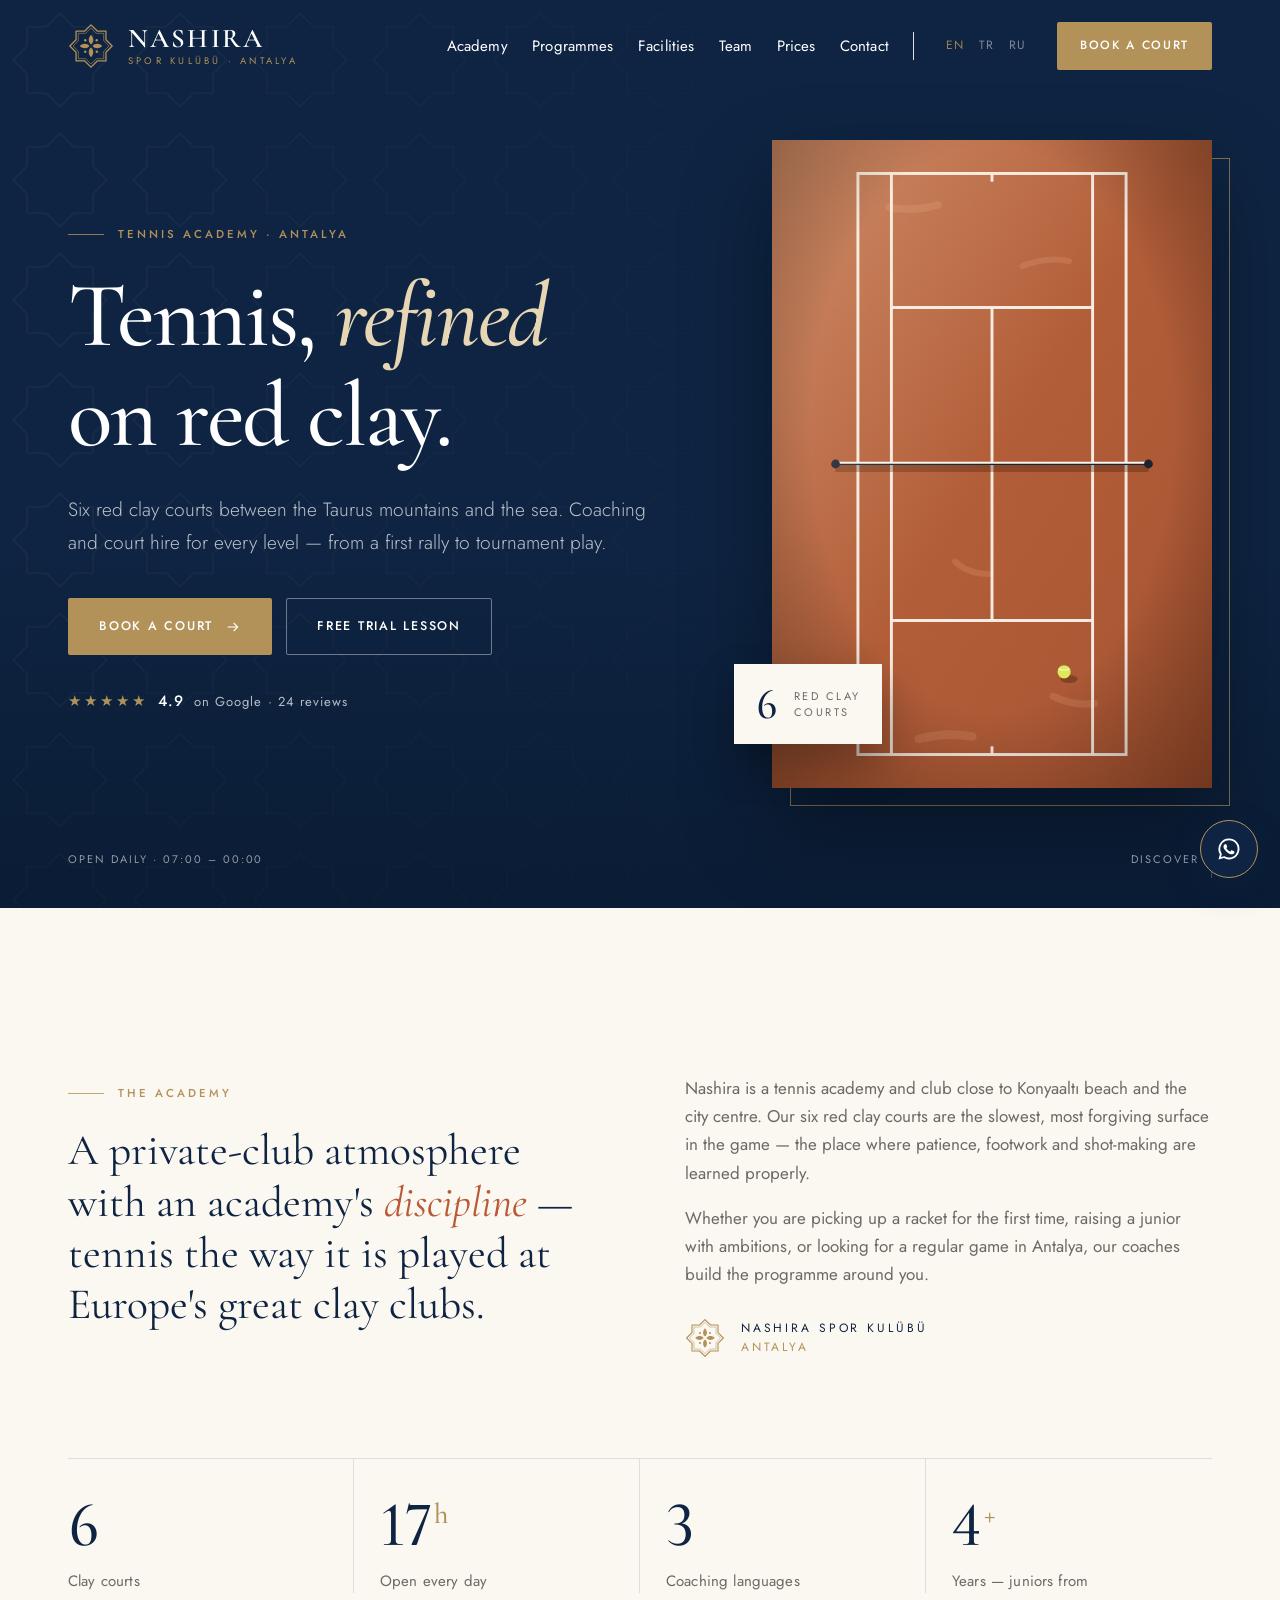
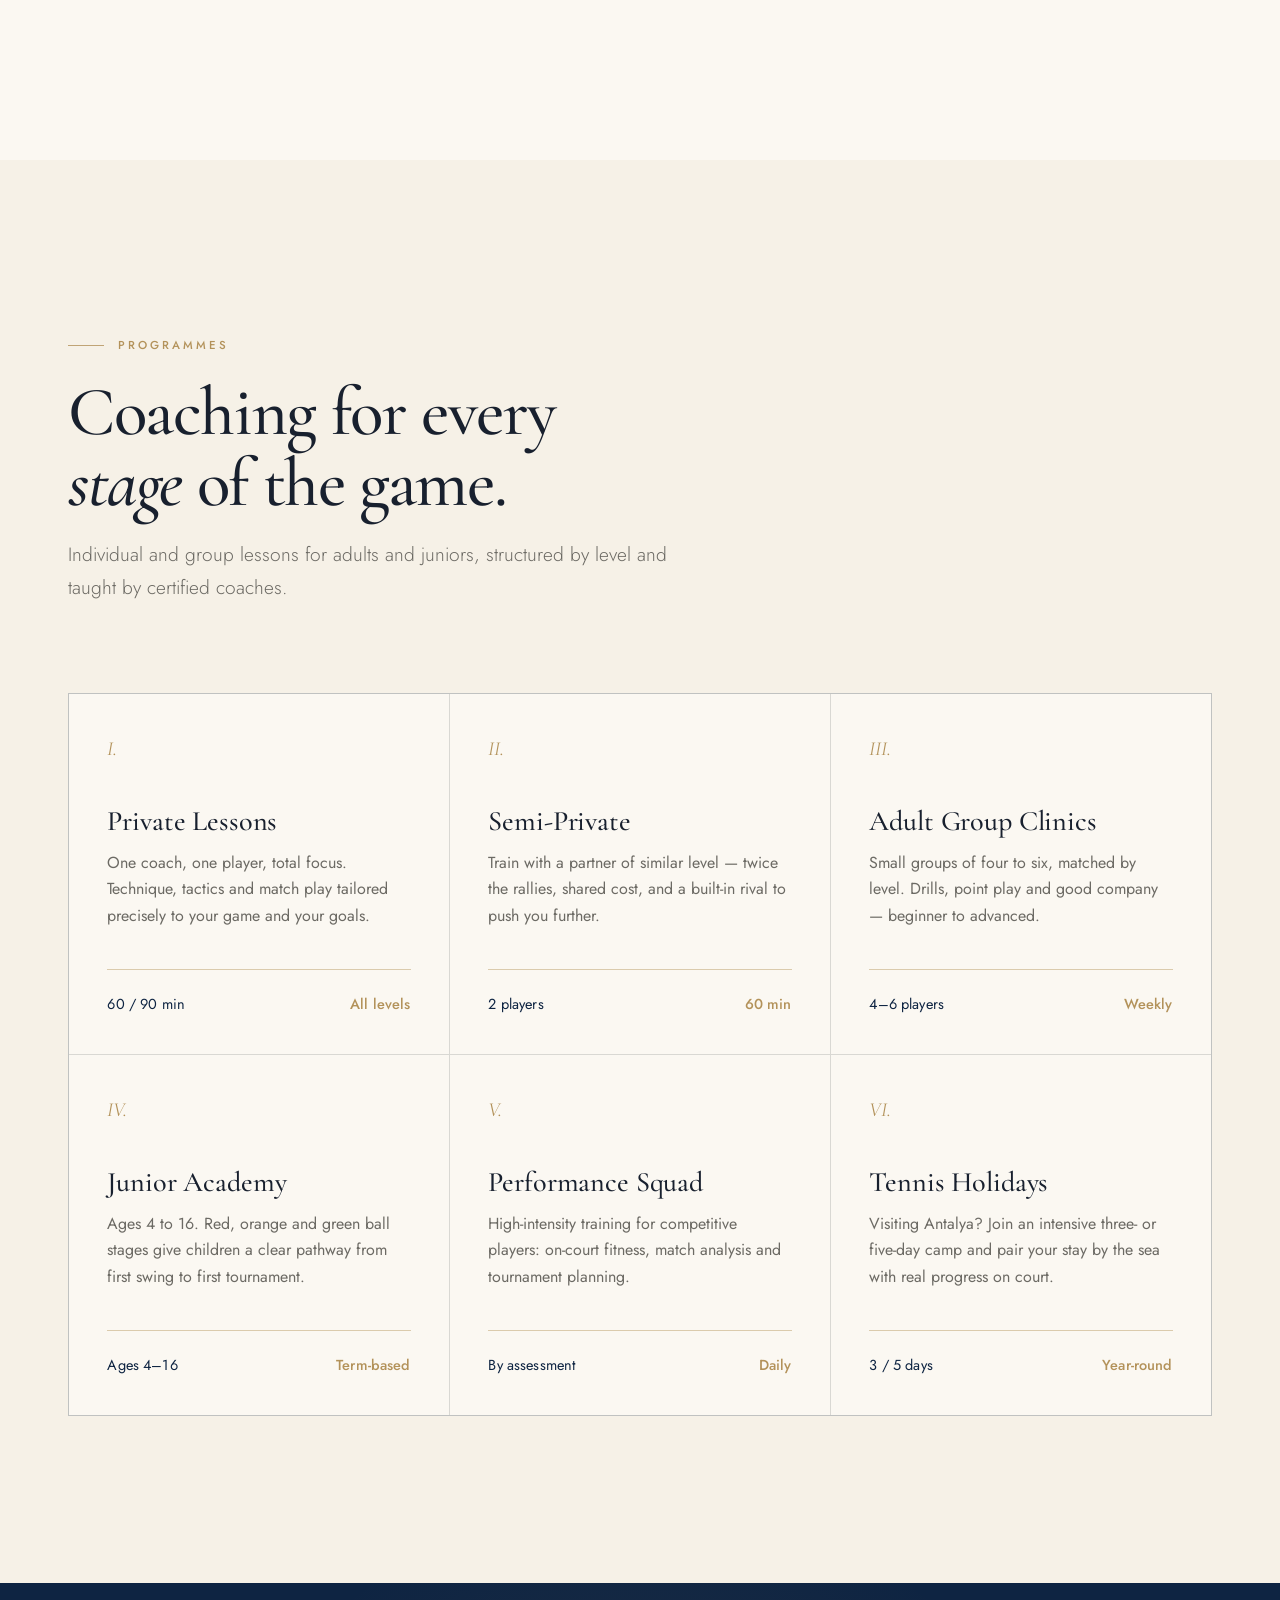
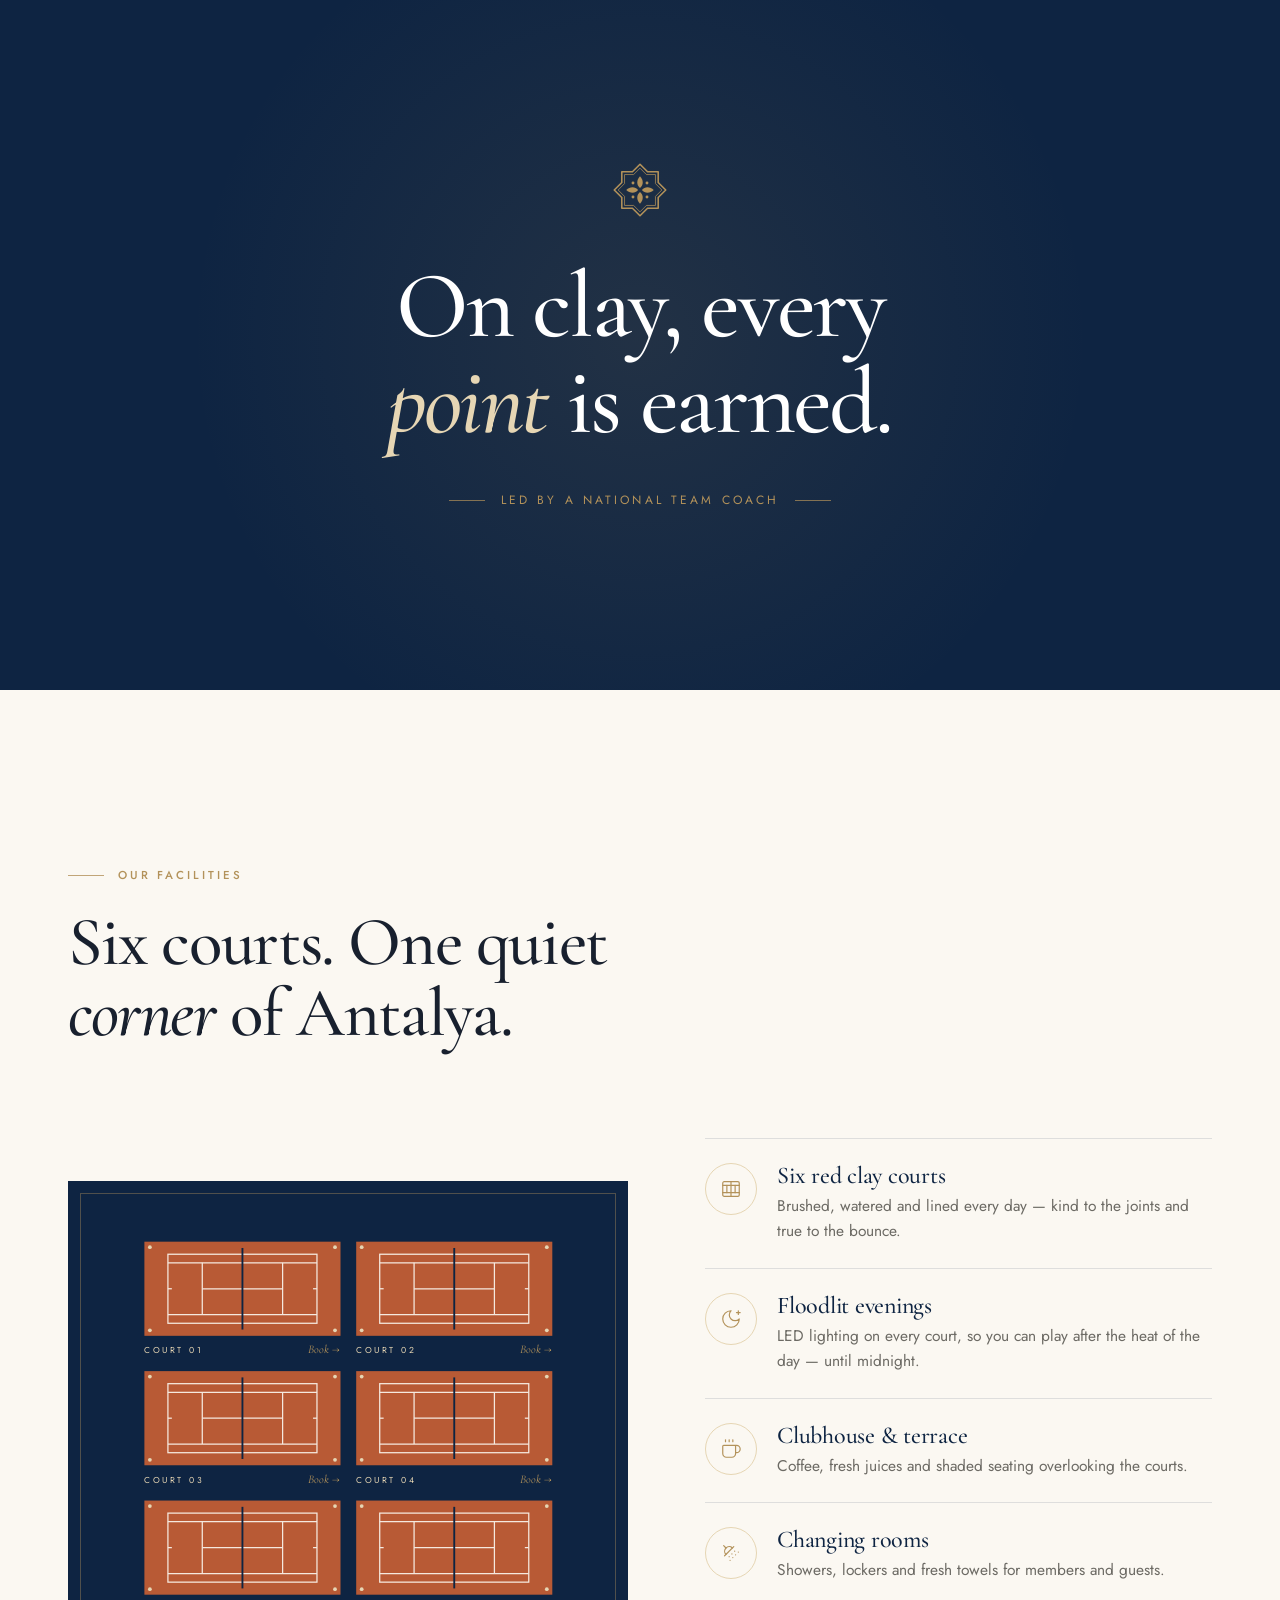
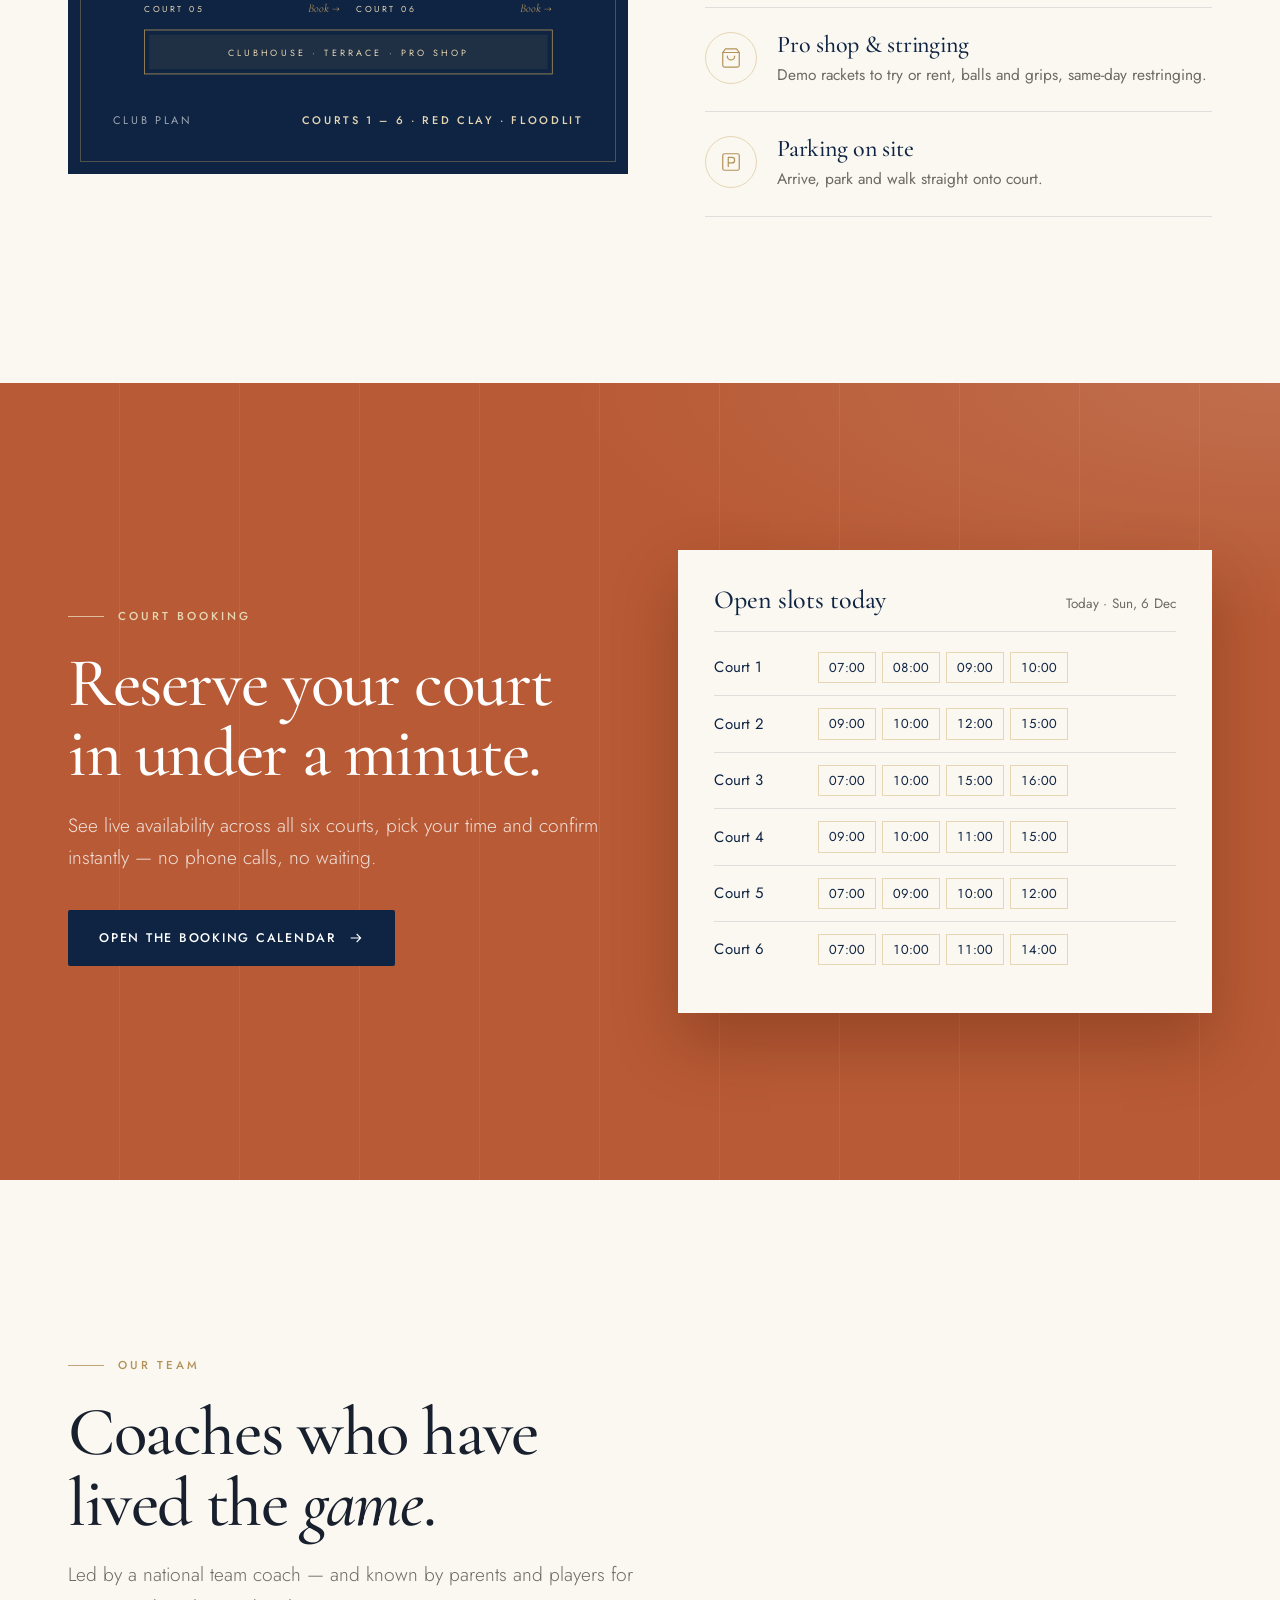
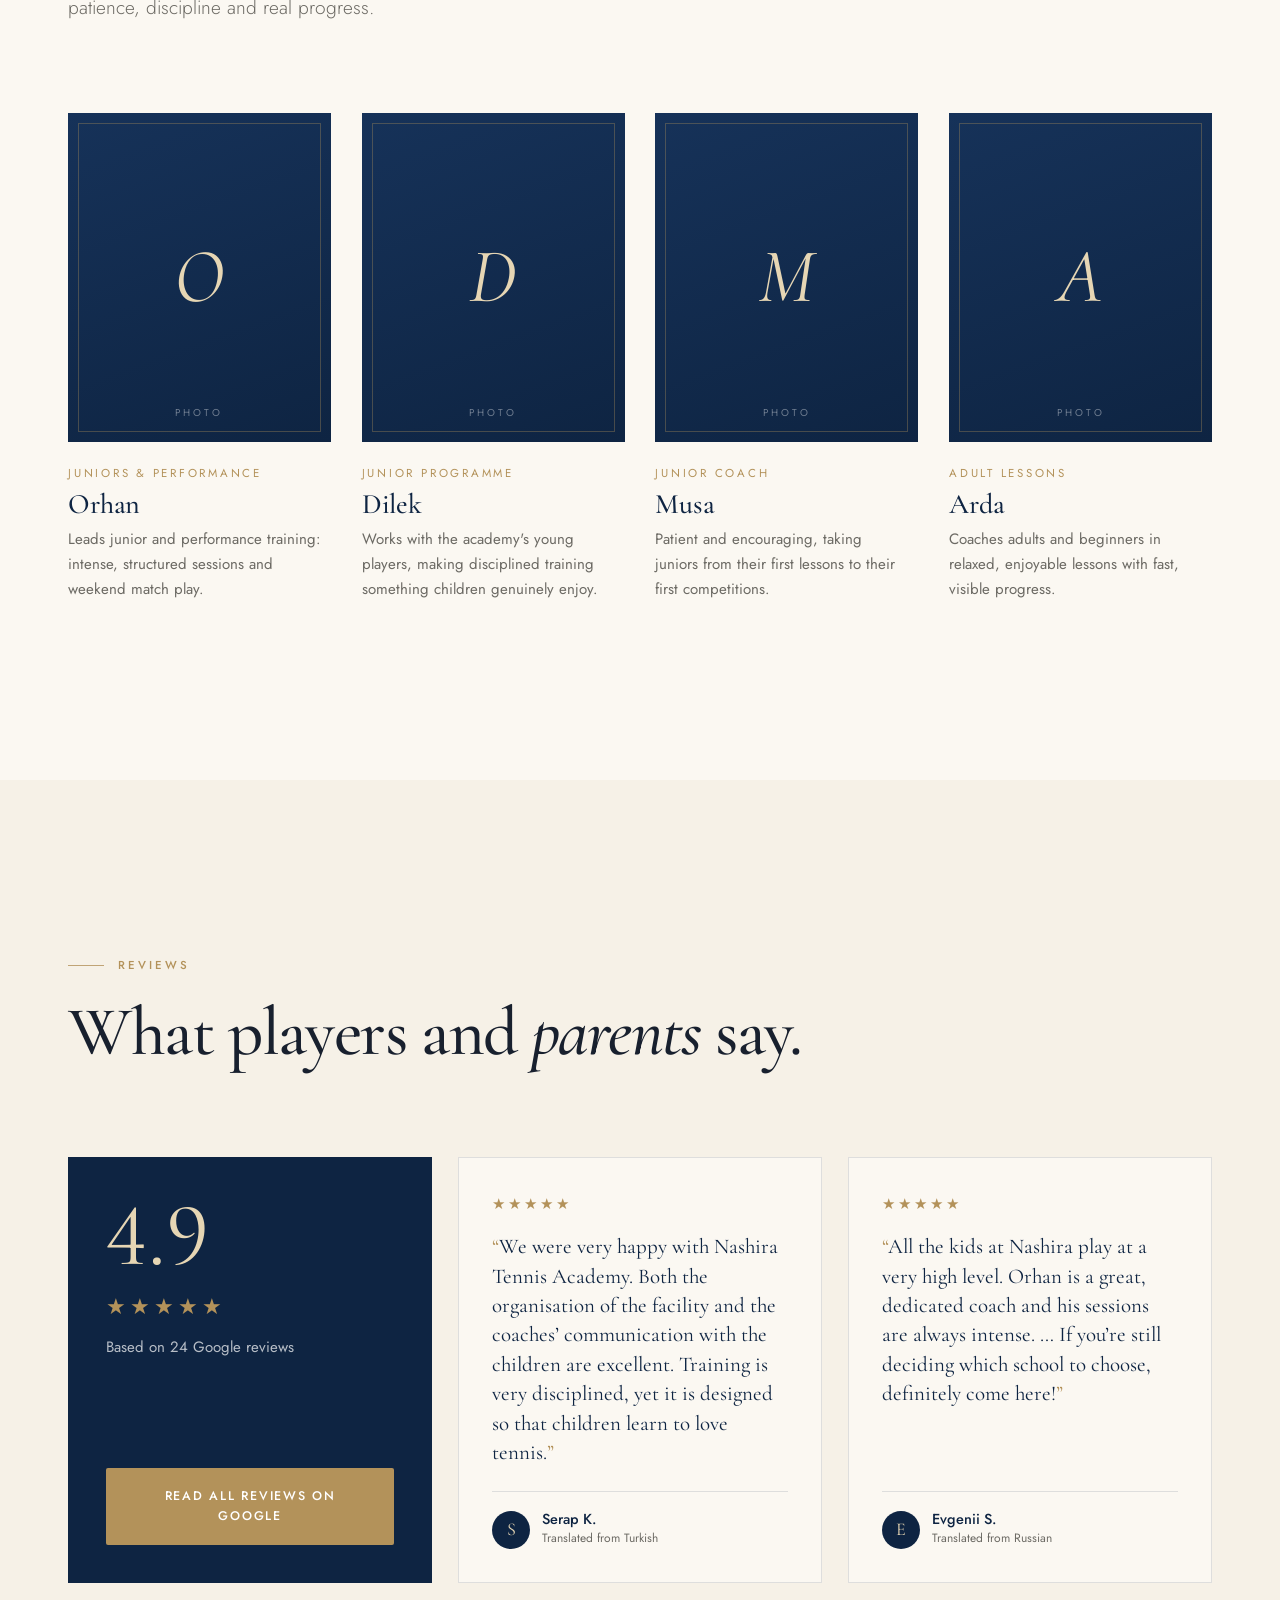
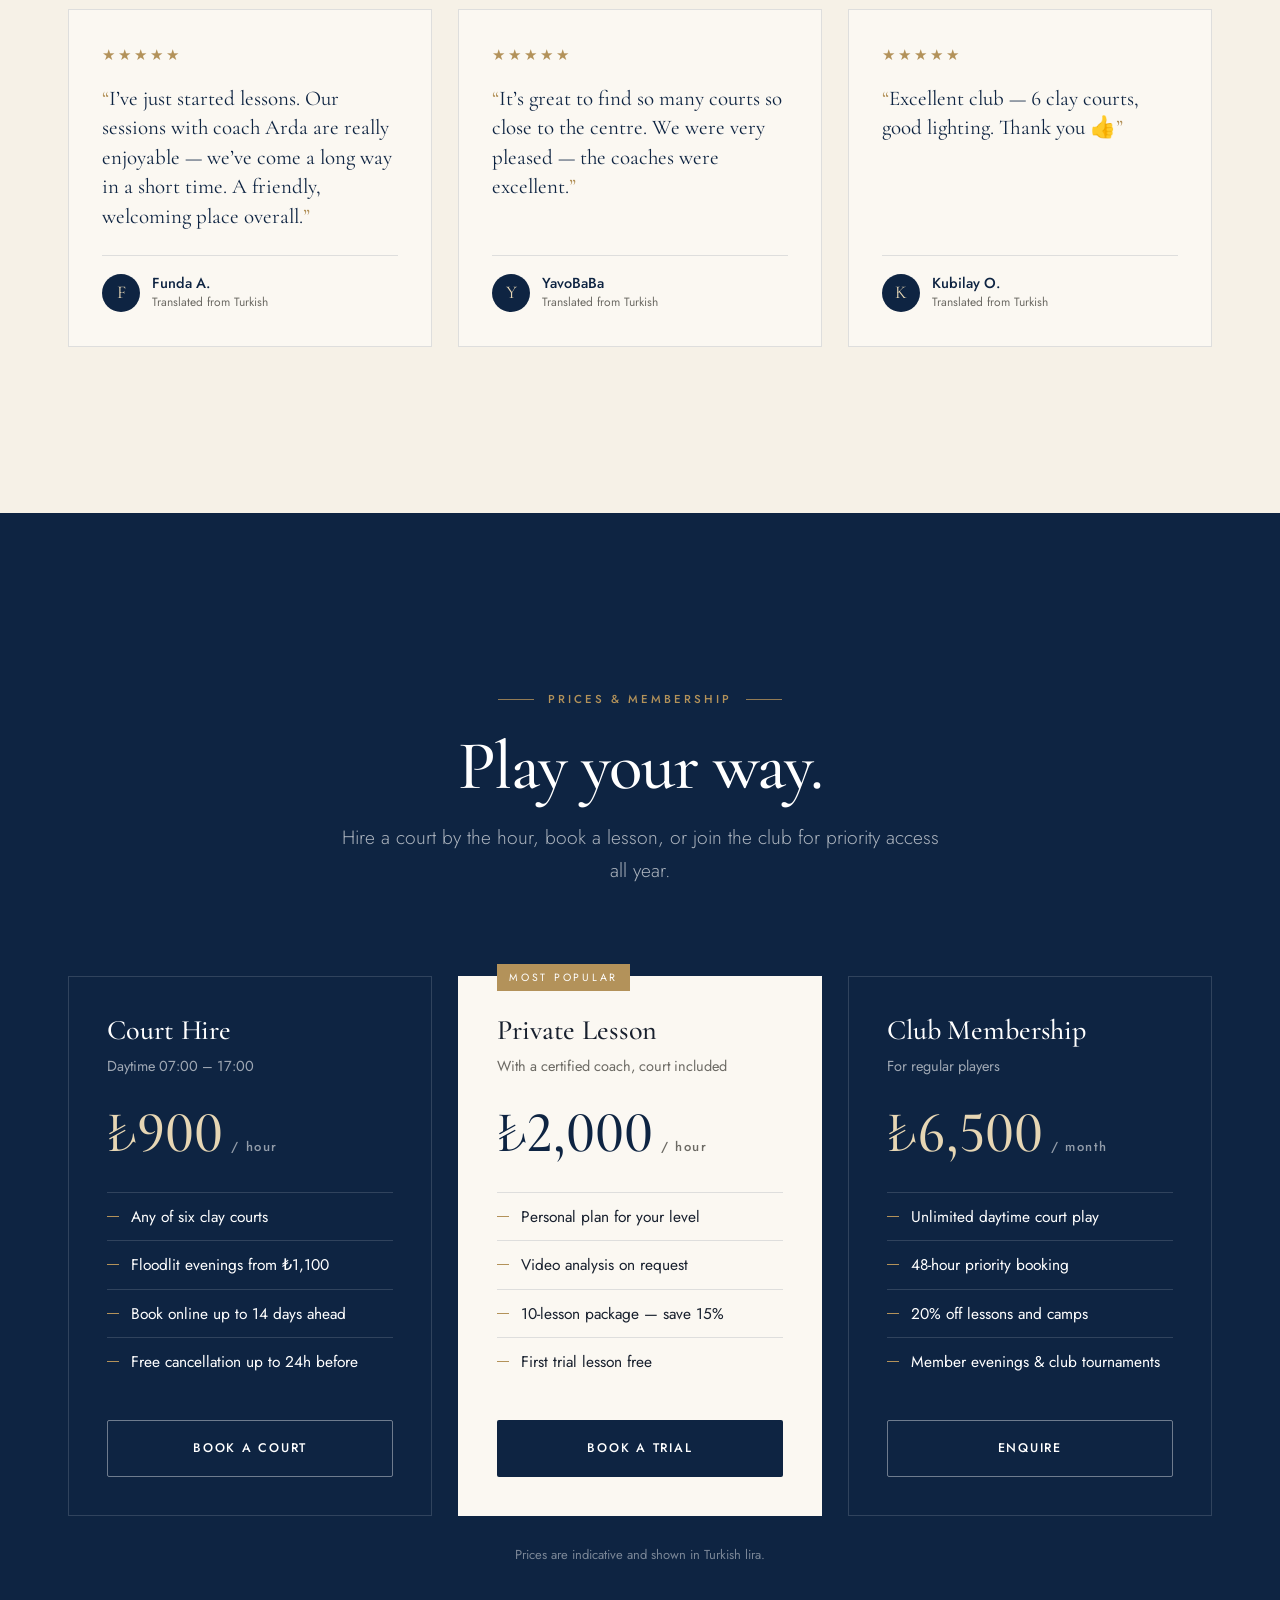
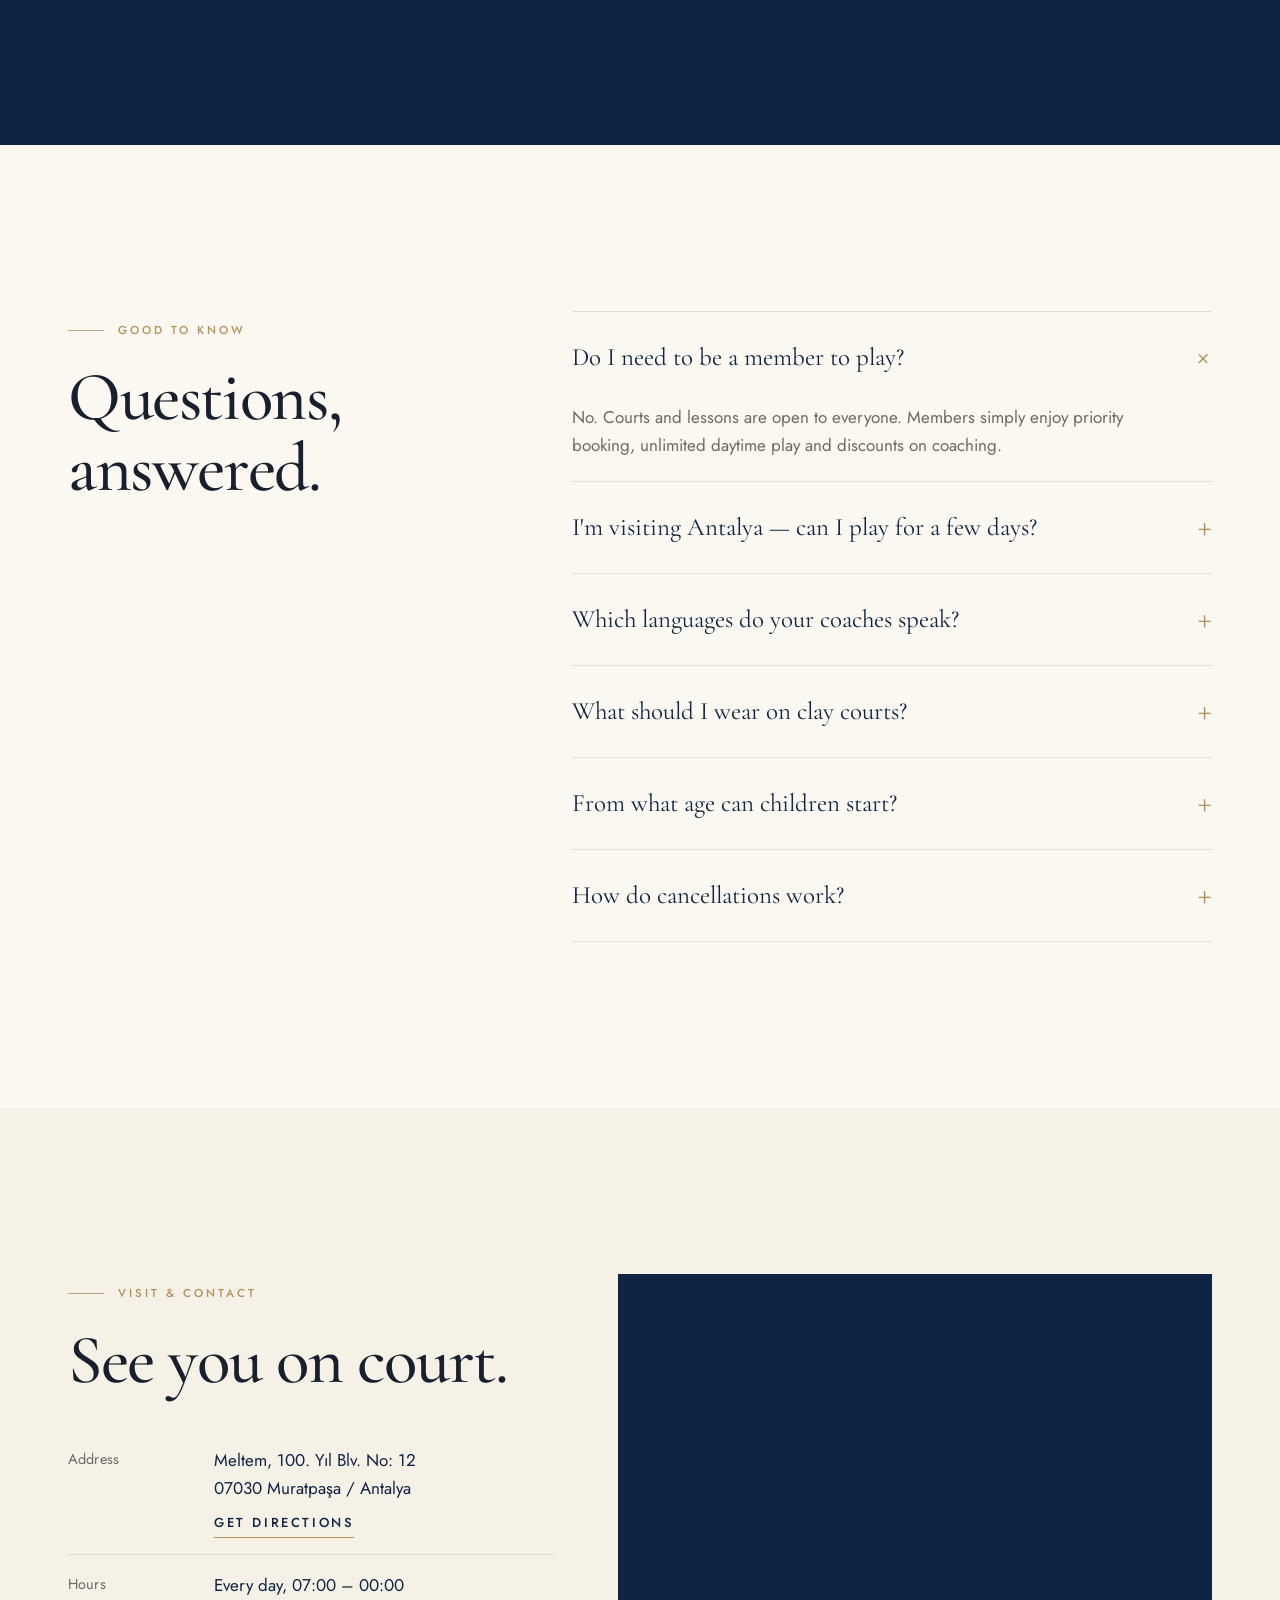
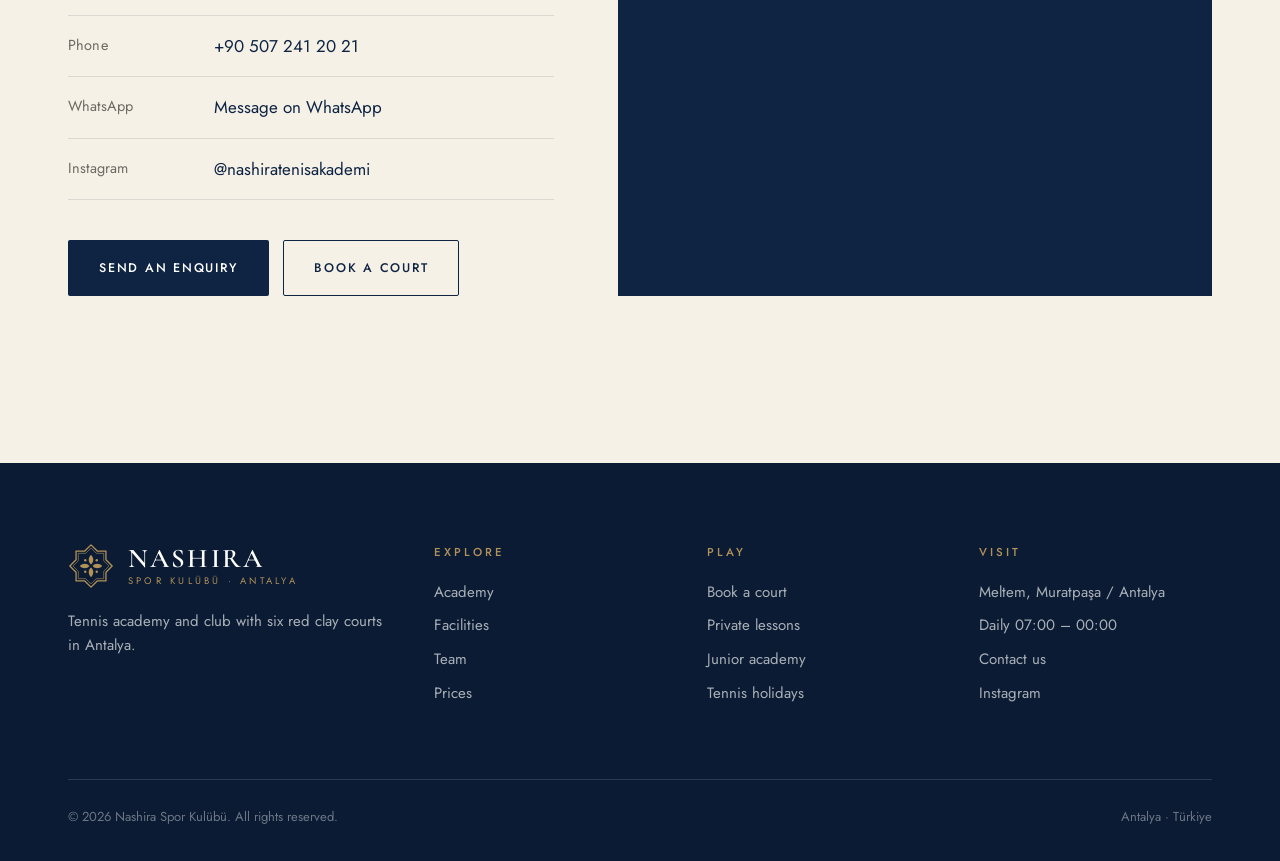
==== versions/dark/index.html @ 68c26ba9 "Nashira tennis school website — test version Co-Authored-By: Claude Opus 5.5 <noreply@anthropic.com>" ====
<!doctype html>
<html lang="en">
<head>
  <meta charset="utf-8">
  <meta name="viewport" content="width=device-width, initial-scale=1">
  <title data-i18n="meta.home">Nashira Spor Kulübü — Tennis Academy in Antalya</title>
  <meta name="description" content="Nashira Tennis Academy: six red clay courts in Antalya, near Konyaaltı beach. Private and group lessons, junior academy, holiday camps and online court booking.">
  <!-- Link previews (WhatsApp, Instagram, Facebook, Telegram). When the site is live,
       change og:image to the full address, e.g. https://nashira.example/assets/img/og-image.png -->
  <meta property="og:type" content="website">
  <meta property="og:site_name" content="Nashira Spor Kulübü">
  <meta property="og:title" content="Nashira Spor Kulübü — Tennis Academy in Antalya">
  <meta property="og:description" content="Six red clay courts, private and group lessons, junior academy and online court booking. Rated 4.9 on Google.">
  <meta property="og:image" content="assets/img/og-image.png">
  <meta property="og:image:width" content="1200">
  <meta property="og:image:height" content="630">
  <meta property="og:locale" content="en_GB">
  <meta property="og:locale:alternate" content="tr_TR">
  <meta property="og:locale:alternate" content="ru_RU">
  <meta name="twitter:card" content="summary_large_image">
  <meta name="theme-color" content="#0e2442">
  <link rel="preconnect" href="https://fonts.googleapis.com">
  <link rel="preconnect" href="https://fonts.gstatic.com" crossorigin>
  <link href="https://fonts.googleapis.com/css2?family=Cormorant+Garamond:ital,wght@0,500;0,600;1,500&family=Jost:wght@300;400;500&display=swap" rel="stylesheet">
  <link rel="stylesheet" href="assets/css/style.css">
  <link rel="icon" href="data:image/svg+xml,%3Csvg xmlns='http://www.w3.org/2000/svg' viewBox='0 0 100 100'%3E%3Crect width='100' height='100' fill='%230e2442'/%3E%3Cpolygon fill='none' stroke='%23b3925a' stroke-width='6' points='50.0,11.0 61.4,22.4 77.6,22.4 77.6,38.6 89.0,50.0 77.6,61.4 77.6,77.6 61.4,77.6 50.0,89.0 38.6,77.6 22.4,77.6 22.4,61.4 11.0,50.0 22.4,38.6 22.4,22.4 38.6,22.4'/%3E%3C/svg%3E">
</head>
<body>

<!-- Shared emblem (recreated from the club logo) -->
<svg width="0" height="0" style="position:absolute" aria-hidden="true">
  <symbol id="emblem" viewBox="0 0 100 100">
    <polygon fill="none" stroke="#b3925a" stroke-width="2.8" stroke-linejoin="round" points="50.0,4.0 63.5,17.5 82.5,17.5 82.5,36.5 96.0,50.0 82.5,63.5 82.5,82.5 63.5,82.5 50.0,96.0 36.5,82.5 17.5,82.5 17.5,63.5 4.0,50.0 17.5,36.5 17.5,17.5 36.5,17.5"/>
    <polygon fill="none" stroke="#b3925a" stroke-width="1.3" stroke-linejoin="round" points="50.0,11.0 61.4,22.4 77.6,22.4 77.6,38.6 89.0,50.0 77.6,61.4 77.6,77.6 61.4,77.6 50.0,89.0 38.6,77.6 22.4,77.6 22.4,61.4 11.0,50.0 22.4,38.6 22.4,22.4 38.6,22.4"/>
    <g fill="#b3925a">
      <path id="petal" d="M50 46.5 C43.5 41.5 43.5 32 50 25.5 C56.5 32 56.5 41.5 50 46.5Z"/>
      <use href="#petal" transform="rotate(90 50 50)"/>
      <use href="#petal" transform="rotate(180 50 50)"/>
      <use href="#petal" transform="rotate(270 50 50)"/>
      <circle cx="37.5" cy="37.5" r="2.6"/><circle cx="62.5" cy="37.5" r="2.6"/>
      <circle cx="37.5" cy="62.5" r="2.6"/><circle cx="62.5" cy="62.5" r="2.6"/>
    </g>
  </symbol>
  <symbol id="arrow" viewBox="0 0 24 24"><path d="M4 12h15M13 6l6 6-6 6" fill="none" stroke="currentColor" stroke-width="1.6"/></symbol>
</svg>

<!-- ================= HEADER ================= -->
<header class="site-header" id="header">
  <div class="wrap header-inner">
    <a href="#top" class="brand" aria-label="Nashira Spor Kulübü — home">
      <svg class="brand-mark"><use href="#emblem"/></svg>
      <span class="brand-text">
        <span class="brand-name">NASHIRA</span>
        <span class="brand-sub">Spor Kulübü · Antalya</span>
      </span>
    </a>
    <nav class="nav" id="nav" aria-label="Main">
      <a href="#academy" data-i18n="nav.academy">Academy</a>
      <a href="#programs" data-i18n="nav.programs">Programmes</a>
      <a href="#facilities" data-i18n="nav.facilities">Facilities</a>
      <a href="#team" data-i18n="nav.team">Team</a>
      <a href="#pricing" data-i18n="nav.prices">Prices</a>
      <a href="#contact" data-i18n="nav.contact">Contact</a>
      <div class="lang" role="group" aria-label="Language">
        <button type="button" data-setlang="en" lang="en" aria-label="English">EN</button>
        <button type="button" data-setlang="tr" lang="tr" aria-label="Türkçe">TR</button>
        <button type="button" data-setlang="ru" lang="ru" aria-label="Русский">RU</button>
      </div>
      <a href="booking.html" class="btn btn-gold" data-i18n="nav.book">Book a court</a>
    </nav>
    <button class="burger" id="burger" aria-label="Open menu" aria-expanded="false" aria-controls="nav">
      <span></span><span></span><span></span>
    </button>
  </div>
</header>

<main id="top">

  <!-- ================= HERO ================= -->
  <section class="hero">
    <div class="hero-pattern" aria-hidden="true"></div>
    <div class="wrap hero-grid">
      <div class="hero-text">
        <div class="eyebrow reveal" data-i18n="hero.eyebrow">Tennis Academy · Antalya</div>
        <h1 class="reveal d1" data-i18n="hero.title">Tennis, <em>refined</em> on red clay.</h1>
        <p class="lead reveal d2" data-i18n="hero.lead">Six red clay courts between the Taurus mountains and the sea. Coaching and court hire for every level — from a first rally to tournament play.</p>
        <div class="hero-actions reveal d3">
          <a href="booking.html" class="btn btn-gold"><span data-i18n="cta.book">Book a court</span> <svg><use href="#arrow"/></svg></a>
          <a href="#contact" class="btn btn-ghost" data-enquire="trial" data-i18n="hero.trial">Free trial lesson</a>
        </div>
        <a class="hero-rating reveal d3" href="#reviews"><span class="stars" aria-hidden="true">★★★★★</span><b>4.9</b><span data-i18n="rating.google">on Google · 24 reviews</span></a>
      </div>

      <div class="hero-art reveal d2" aria-hidden="true">
        <div class="frame"></div>
        <div class="court-wrap">
          <svg viewBox="0 0 360 560" preserveAspectRatio="xMidYMid slice">
            <defs>
              <linearGradient id="clayGrad" x1="0" y1="0" x2="1" y2="1">
                <stop offset="0" stop-color="#c76a40"/>
                <stop offset="1" stop-color="#a94f2d"/>
              </linearGradient>
              <filter id="clayTex" x="0" y="0" width="100%" height="100%">
                <feTurbulence type="fractalNoise" baseFrequency="0.85" numOctaves="2" seed="7"/>
                <feColorMatrix values="0 0 0 0 0.35  0 0 0 0 0.12  0 0 0 0 0.05  0 0 0 0.5 0"/>
                <feComposite in2="SourceGraphic" operator="in"/>
              </filter>
              <radialGradient id="vign" cx="0.5" cy="0.45" r="0.75">
                <stop offset="0.55" stop-color="#000" stop-opacity="0"/>
                <stop offset="1" stop-color="#2a0f04" stop-opacity="0.45"/>
              </radialGradient>
              <linearGradient id="sun" x1="0" y1="0" x2="1" y2="1">
                <stop offset="0" stop-color="#fff3d6" stop-opacity="0.28"/>
                <stop offset="0.5" stop-color="#fff3d6" stop-opacity="0"/>
              </linearGradient>
            </defs>
            <rect width="360" height="560" fill="url(#clayGrad)"/>
            <rect width="360" height="560" fill="#000" filter="url(#clayTex)"/>
            <g stroke="#e9a27c" stroke-opacity="0.22" stroke-linecap="round" fill="none">
              <path d="M120 505 q 22 -6 44 -2" stroke-width="7"/>
              <path d="M230 470 q 16 8 34 6" stroke-width="6"/>
              <path d="M96 70 q 18 4 40 -2" stroke-width="6"/>
              <path d="M205 118 q 20 -8 38 -4" stroke-width="5"/>
              <path d="M150 360 q 10 10 28 10" stroke-width="5"/>
            </g>
            <g stroke="#fbf6ee" stroke-width="2.4" fill="none" stroke-opacity="0.93">
              <rect x="70.3" y="42.3" width="219.4" height="475.4"/>
              <line x1="97.7" y1="42.3" x2="97.7" y2="517.7"/>
              <line x1="262.3" y1="42.3" x2="262.3" y2="517.7"/>
              <line x1="97.7" y1="152" x2="262.3" y2="152"/>
              <line x1="97.7" y1="408" x2="262.3" y2="408"/>
              <line x1="180" y1="152" x2="180" y2="408"/>
              <line x1="180" y1="42.3" x2="180" y2="49"/>
              <line x1="180" y1="511" x2="180" y2="517.7"/>
            </g>
            <line x1="52" y1="284" x2="308" y2="284" stroke="#3a1606" stroke-opacity="0.3" stroke-width="5"/>
            <line x1="52" y1="280" x2="308" y2="280" stroke="#1b2333" stroke-width="2"/>
            <line x1="52" y1="279" x2="308" y2="279" stroke="#fbf6ee" stroke-width="1.6"/>
            <circle cx="52" cy="280" r="3.6" fill="#1b2333"/><circle cx="308" cy="280" r="3.6" fill="#1b2333"/>
            <ellipse class="ball-shadow" cx="243" cy="456" rx="7" ry="3.2" fill="#3a1606" opacity="0.35"/>
            <g class="ball">
              <circle cx="239" cy="450" r="5.4" fill="#dfe75a"/>
              <path d="M234.6 447.5 q 4.4 2.4 8.8 0" stroke="#fff" stroke-opacity="0.7" stroke-width="0.9" fill="none"/>
            </g>
            <rect width="360" height="560" fill="url(#sun)"/>
            <rect width="360" height="560" fill="url(#vign)"/>
          </svg>
        </div>
        <div class="hero-badge">
          <strong>6</strong>
          <span data-i18n="hero.badge">Red clay<br>courts</span>
        </div>
      </div>
    </div>

    <div class="hero-foot">
      <div class="wrap">
        <small data-i18n="hero.open">Open daily · 07:00 – 00:00</small>
        <a href="#academy" class="scroll-cue"><small data-i18n="hero.discover">Discover</small><i></i></a>
      </div>
    </div>
  </section>

  <!-- ================= ABOUT ================= -->
  <section class="section" id="academy">
    <div class="wrap">
      <div class="about-grid">
        <div>
          <div class="eyebrow reveal" data-i18n="about.eyebrow">The Academy</div>
          <p class="about-quote reveal d1" data-i18n="about.quote">A private-club atmosphere with an academy's <em>discipline</em> — tennis the way it is played at Europe's great clay clubs.</p>
        </div>
        <div class="about-body reveal d2">
          <p data-i18n="about.p1">Nashira is a tennis academy and club close to Konyaaltı beach and the city centre. Our six red clay courts are the slowest, most forgiving surface in the game — the place where patience, footwork and shot-making are learned properly.</p>
          <p data-i18n="about.p2">Whether you are picking up a racket for the first time, raising a junior with ambitions, or looking for a regular game in Antalya, our coaches build the programme around you.</p>
          <div class="signature">
            <svg><use href="#emblem"/></svg>
            <div>Nashira Spor Kulübü<span>Antalya</span></div>
          </div>
        </div>
      </div>

      <div class="stats">
        <div class="stat reveal"><strong><span data-count="6">6</span></strong><span data-i18n="stat.courts">Clay courts</span></div>
        <div class="stat reveal d1"><strong><span data-count="17">17</span><sup data-i18n="stat.h">h</sup></strong><span data-i18n="stat.hours">Open every day</span></div>
        <div class="stat reveal d2"><strong><span data-count="3">3</span></strong><span data-i18n="stat.langs">Coaching languages</span></div>
        <div class="stat reveal d3"><strong><span data-count="4">4</span><sup>+</sup></strong><span data-i18n="stat.age">Years — juniors from</span></div>
      </div>
    </div>
  </section>

  <!-- ================= PROGRAMMES ================= -->
  <section class="section programs" id="programs">
    <div class="wrap">
      <div class="section-head">
        <div class="eyebrow reveal" data-i18n="programs.eyebrow">Programmes</div>
        <h2 class="reveal d1" data-i18n="programs.title">Coaching for every <em class="serif-i">stage</em> of the game.</h2>
        <p class="lead reveal d2" data-i18n="programs.lead">Individual and group lessons for adults and juniors, structured by level and taught by certified coaches.</p>
      </div>

      <div class="program-grid">
        <article class="program reveal">
          <div class="program-num">I.</div>
          <h3 data-i18n="p1.title">Private Lessons</h3>
          <p data-i18n="p1.text">One coach, one player, total focus. Technique, tactics and match play tailored precisely to your game and your goals.</p>
          <div class="program-meta"><span data-i18n="p1.m1">60 / 90 min</span><b data-i18n="p1.m2">All levels</b></div>
        </article>
        <article class="program reveal d1">
          <div class="program-num">II.</div>
          <h3 data-i18n="p2.title">Semi-Private</h3>
          <p data-i18n="p2.text">Train with a partner of similar level — twice the rallies, shared cost, and a built-in rival to push you further.</p>
          <div class="program-meta"><span data-i18n="p2.m1">2 players</span><b data-i18n="p2.m2">60 min</b></div>
        </article>
        <article class="program reveal d2">
          <div class="program-num">III.</div>
          <h3 data-i18n="p3.title">Adult Group Clinics</h3>
          <p data-i18n="p3.text">Small groups of four to six, matched by level. Drills, point play and good company — beginner to advanced.</p>
          <div class="program-meta"><span data-i18n="p3.m1">4–6 players</span><b data-i18n="p3.m2">Weekly</b></div>
        </article>
        <article class="program reveal">
          <div class="program-num">IV.</div>
          <h3 data-i18n="p4.title">Junior Academy</h3>
          <p data-i18n="p4.text">Ages 4 to 16. Red, orange and green ball stages give children a clear pathway from first swing to first tournament.</p>
          <div class="program-meta"><span data-i18n="p4.m1">Ages 4–16</span><b data-i18n="p4.m2">Term-based</b></div>
        </article>
        <article class="program reveal d1">
          <div class="program-num">V.</div>
          <h3 data-i18n="p5.title">Performance Squad</h3>
          <p data-i18n="p5.text">High-intensity training for competitive players: on-court fitness, match analysis and tournament planning.</p>
          <div class="program-meta"><span data-i18n="p5.m1">By assessment</span><b data-i18n="p5.m2">Daily</b></div>
        </article>
        <article class="program reveal d2">
          <div class="program-num">VI.</div>
          <h3 data-i18n="p6.title">Tennis Holidays</h3>
          <p data-i18n="p6.text">Visiting Antalya? Join an intensive three- or five-day camp and pair your stay by the sea with real progress on court.</p>
          <div class="program-meta"><span data-i18n="p6.m1">3 / 5 days</span><b data-i18n="p6.m2">Year-round</b></div>
        </article>
      </div>
    </div>
  </section>

  <!-- ================= STATEMENT ================= -->
  <section class="statement">
    <div class="wrap">
      <svg class="statement-mark reveal" aria-hidden="true"><use href="#emblem"/></svg>
      <p class="statement-line reveal d1" data-i18n="statement">On clay, every <em>point</em> is earned.</p>
      <p class="statement-sub reveal d2" data-i18n="statement.sub">Led by a national team coach</p>
    </div>
  </section>

  <!-- ================= FACILITIES ================= -->
  <section class="section" id="facilities">
    <div class="wrap">
      <div class="section-head">
        <div class="eyebrow reveal" data-i18n="fac.eyebrow">Our Facilities</div>
        <h2 class="reveal d1" data-i18n="fac.title">Six courts. One quiet <em class="serif-i">corner</em> of Antalya.</h2>
      </div>

      <div class="facilities-grid">
        <figure class="court-map reveal" style="margin:0">
          <svg id="courtMap" viewBox="0 0 600 590" role="img" aria-label="Plan of the six clay courts and clubhouse"></svg>
          <figcaption><span data-i18n="fac.plan">Club plan</span><b data-i18n="fac.planInfo">Courts 1 – 6 · Red clay · Floodlit</b></figcaption>
        </figure>

        <ul class="feature-list">
          <li class="reveal">
            <span class="ico"><svg viewBox="0 0 24 24" fill="none" stroke="currentColor" stroke-width="1.3" stroke-linecap="round" stroke-linejoin="round" aria-hidden="true"><rect x="3" y="4" width="18" height="16" rx="1.5" /> <path d="M12 4v16" /> <path d="M3 8h18" /> <path d="M3 16h18" /> <path d="M7.5 8v8" /> <path d="M16.5 8v8" /></svg></span>
            <div><h4 data-i18n="f1.t">Six red clay courts</h4><p data-i18n="f1.p">Brushed, watered and lined every day — kind to the joints and true to the bounce.</p></div>
          </li>
          <li class="reveal d1">
            <span class="ico"><svg viewBox="0 0 24 24" fill="none" stroke="currentColor" stroke-width="1.3" stroke-linecap="round" stroke-linejoin="round" aria-hidden="true"><path d="M12 3a6 6 0 0 0 9 9 9 9 0 1 1-9-9" /> <path d="M20 3v4" /> <path d="M22 5h-4" /></svg></span>
            <div><h4 data-i18n="f2.t">Floodlit evenings</h4><p data-i18n="f2.p">LED lighting on every court, so you can play after the heat of the day — until midnight.</p></div>
          </li>
          <li class="reveal d2">
            <span class="ico"><svg viewBox="0 0 24 24" fill="none" stroke="currentColor" stroke-width="1.3" stroke-linecap="round" stroke-linejoin="round" aria-hidden="true"><path d="M10 2v2" /> <path d="M14 2v2" /> <path d="M16 8a1 1 0 0 1 1 1v8a4 4 0 0 1-4 4H7a4 4 0 0 1-4-4V9a1 1 0 0 1 1-1h14a4 4 0 1 1 0 8h-1" /> <path d="M6 2v2" /></svg></span>
            <div><h4 data-i18n="f3.t">Clubhouse &amp; terrace</h4><p data-i18n="f3.p">Coffee, fresh juices and shaded seating overlooking the courts.</p></div>
          </li>
          <li class="reveal">
            <span class="ico"><svg viewBox="0 0 24 24" fill="none" stroke="currentColor" stroke-width="1.3" stroke-linecap="round" stroke-linejoin="round" aria-hidden="true"><path d="m4 4 2.5 2.5" /> <path d="M13.5 6.5a4.95 4.95 0 0 0-7 7" /> <path d="M15 5 5 15" /> <path d="M14 17v.01" /> <path d="M10 16v.01" /> <path d="M13 13v.01" /> <path d="M16 10v.01" /> <path d="M11 20v.01" /> <path d="M17 14v.01" /> <path d="M20 11v.01" /></svg></span>
            <div><h4 data-i18n="f4.t">Changing rooms</h4><p data-i18n="f4.p">Showers, lockers and fresh towels for members and guests.</p></div>
          </li>
          <li class="reveal d1">
            <span class="ico"><svg viewBox="0 0 24 24" fill="none" stroke="currentColor" stroke-width="1.3" stroke-linecap="round" stroke-linejoin="round" aria-hidden="true"><path d="M6 2 3 6v14a2 2 0 0 0 2 2h14a2 2 0 0 0 2-2V6l-3-4Z" /> <path d="M3 6h18" /> <path d="M16 10a4 4 0 0 1-8 0" /></svg></span>
            <div><h4 data-i18n="f5.t">Pro shop &amp; stringing</h4><p data-i18n="f5.p">Demo rackets to try or rent, balls and grips, same-day restringing.</p></div>
          </li>
          <li class="reveal d2">
            <span class="ico"><svg viewBox="0 0 24 24" fill="none" stroke="currentColor" stroke-width="1.3" stroke-linecap="round" stroke-linejoin="round" aria-hidden="true"><rect width="18" height="18" x="3" y="3" rx="2" /> <path d="M9 17V7h4a3 3 0 0 1 0 6H9" /></svg></span>
            <div><h4 data-i18n="f6.t">Parking on site</h4><p data-i18n="f6.p">Arrive, park and walk straight onto court.</p></div>
          </li>
        </ul>
      </div>
    </div>
  </section>

  <!-- ================= BOOKING TEASER ================= -->
  <section class="section book-band" id="book">
    <div class="wrap book-band-grid">
      <div>
        <div class="eyebrow reveal" data-i18n="book.eyebrow">Court Booking</div>
        <h2 class="reveal d1" data-i18n="book.title">Reserve your court in under a minute.</h2>
        <p class="lead reveal d2" data-i18n="book.lead">See live availability across all six courts, pick your time and confirm instantly — no phone calls, no waiting.</p>
        <a href="booking.html" class="btn btn-navy reveal d3"><span data-i18n="book.cta">Open the booking calendar</span> <svg><use href="#arrow"/></svg></a>
      </div>
      <div class="today-card reveal d2">
        <header>
          <h3 id="todayTitle"></h3>
          <span id="todayLabel"></span>
        </header>
        <div id="todayRows"></div>
      </div>
    </div>
  </section>

  <!-- ================= TEAM ================= -->
  <section class="section" id="team">
    <div class="wrap">
      <div class="section-head">
        <div class="eyebrow reveal" data-i18n="team.eyebrow">Our Team</div>
        <h2 class="reveal d1" data-i18n="team.title">Coaches who have lived the <em class="serif-i">game</em>.</h2>
        <p class="lead reveal d2" data-i18n="team.lead">Led by a national team coach — and known by parents and players for patience, discipline and real progress.</p>
      </div>

      <div class="team-grid">
        <article class="coach reveal">
          <div class="coach-photo"><span class="mono">O</span><span class="ph-note" data-i18n="team.photo">Photo</span></div>
          <div class="role" data-i18n="c1.role">Juniors &amp; Performance</div>
          <h3 data-i18n="c1.name">Orhan</h3>
          <p data-i18n="c1.bio">Leads junior and performance training: intense, structured sessions and weekend match play.</p>
        </article>
        <article class="coach reveal d1">
          <div class="coach-photo"><span class="mono">D</span><span class="ph-note" data-i18n="team.photo">Photo</span></div>
          <div class="role" data-i18n="c2.role">Junior Programme</div>
          <h3 data-i18n="c2.name">Dilek</h3>
          <p data-i18n="c2.bio">Works with the academy's young players, making disciplined training something children genuinely enjoy.</p>
        </article>
        <article class="coach reveal d2">
          <div class="coach-photo"><span class="mono">M</span><span class="ph-note" data-i18n="team.photo">Photo</span></div>
          <div class="role" data-i18n="c3.role">Junior Coach</div>
          <h3 data-i18n="c3.name">Musa</h3>
          <p data-i18n="c3.bio">Patient and encouraging, taking juniors from their first lessons to their first competitions.</p>
        </article>
        <article class="coach reveal d3">
          <div class="coach-photo"><span class="mono">A</span><span class="ph-note" data-i18n="team.photo">Photo</span></div>
          <div class="role" data-i18n="c4.role">Adult Lessons</div>
          <h3 data-i18n="c4.name">Arda</h3>
          <p data-i18n="c4.bio">Coaches adults and beginners in relaxed, enjoyable lessons with fast, visible progress.</p>
        </article>
      </div>
    </div>
  </section>

  <!-- ================= REVIEWS ================= -->
  <section class="section reviews" id="reviews">
    <div class="wrap">
      <div class="section-head">
        <div class="eyebrow reveal" data-i18n="rev.eyebrow">Reviews</div>
        <h2 class="reveal d1" data-i18n="rev.title">What players and <em class="serif-i">parents</em> say.</h2>
      </div>
      <div class="review-grid" id="reviewGrid">
        <div class="review-score reveal">
          <div class="score-num">4.9</div>
          <div class="stars" role="img" aria-label="4.9 / 5">★★★★★</div>
          <p data-i18n="rev.based">Based on 24 Google reviews</p>
          <a class="btn btn-gold btn-block" href="https://maps.app.goo.gl/fGAP67XN2ySis7fN7" target="_blank" rel="noopener" data-i18n="rev.all">Read all reviews on Google</a>
        </div>
      </div>
    </div>
  </section>

  <!-- ================= PRICING ================= -->
  <section class="section pricing" id="pricing">
    <div class="wrap">
      <div class="section-head center">
        <div class="eyebrow both reveal" data-i18n="pricing.eyebrow">Prices &amp; Membership</div>
        <h2 class="reveal d1" data-i18n="pricing.title">Play your way.</h2>
        <p class="lead reveal d2" data-i18n="pricing.lead">Hire a court by the hour, book a lesson, or join the club for priority access all year.</p>
      </div>

      <div class="price-grid">
        <div class="price reveal">
          <h3 data-i18n="pr1.title">Court Hire</h3>
          <p class="sub" data-i18n="pr1.sub">Daytime 07:00 – 17:00</p>
          <div class="amount"><span data-amount="900">₺900</span> <small data-i18n="per.hour">/ hour</small></div>
          <ul>
            <li data-i18n="pr1.l1">Any of six clay courts</li>
            <li data-i18n="pr1.l2">Floodlit evenings from ₺1,100</li>
            <li data-i18n="pr1.l3">Book online up to 14 days ahead</li>
            <li data-i18n="pr1.l4">Free cancellation up to 24h before</li>
          </ul>
          <a href="booking.html" class="btn btn-ghost btn-block" data-i18n="cta.book">Book a court</a>
        </div>
        <div class="price featured reveal d1">
          <span class="tag" data-i18n="pr2.tag">Most popular</span>
          <h3 data-i18n="pr2.title">Private Lesson</h3>
          <p class="sub" data-i18n="pr2.sub">With a certified coach, court included</p>
          <div class="amount"><span data-amount="2000">₺2,000</span> <small data-i18n="per.hour">/ hour</small></div>
          <ul>
            <li data-i18n="pr2.l1">Personal plan for your level</li>
            <li data-i18n="pr2.l2">Video analysis on request</li>
            <li data-i18n="pr2.l3">10-lesson package — save 15%</li>
            <li data-i18n="pr2.l4">First trial lesson free</li>
          </ul>
          <a href="#contact" class="btn btn-navy btn-block" data-enquire="trial" data-i18n="pr2.cta">Book a trial</a>
        </div>
        <div class="price reveal d2">
          <h3 data-i18n="pr3.title">Club Membership</h3>
          <p class="sub" data-i18n="pr3.sub">For regular players</p>
          <div class="amount"><span data-amount="6500">₺6,500</span> <small data-i18n="per.month">/ month</small></div>
          <ul>
            <li data-i18n="pr3.l1">Unlimited daytime court play</li>
            <li data-i18n="pr3.l2">48-hour priority booking</li>
            <li data-i18n="pr3.l3">20% off lessons and camps</li>
            <li data-i18n="pr3.l4">Member evenings &amp; club tournaments</li>
          </ul>
          <a href="#contact" class="btn btn-ghost btn-block" data-enquire="membership" data-i18n="pr3.cta">Enquire</a>
        </div>
      </div>
      <p class="price-note" data-i18n="pricing.note">Prices are indicative and shown in Turkish lira.</p>
    </div>
  </section>

  <!-- ================= FAQ ================= -->
  <section class="section faq" id="faq">
    <div class="wrap faq-grid">
      <div>
        <div class="eyebrow reveal" data-i18n="faq.eyebrow">Good to know</div>
        <h2 class="reveal d1" data-i18n="faq.title">Questions, answered.</h2>
      </div>
      <div class="reveal d1">
        <details open>
          <summary data-i18n="q1">Do I need to be a member to play?</summary>
          <p data-i18n="a1">No. Courts and lessons are open to everyone. Members simply enjoy priority booking, unlimited daytime play and discounts on coaching.</p>
        </details>
        <details>
          <summary data-i18n="q2">I'm visiting Antalya — can I play for a few days?</summary>
          <p data-i18n="a2">Of course. Book a court online, take a lesson, or join a three- or five-day tennis holiday camp. Rackets and balls are available to rent.</p>
        </details>
        <details>
          <summary data-i18n="q3">Which languages do your coaches speak?</summary>
          <p data-i18n="a3">Our team coaches in Turkish, English and Russian.</p>
        </details>
        <details>
          <summary data-i18n="q4">What should I wear on clay courts?</summary>
          <p data-i18n="a4">Tennis shoes with a clay or all-court (herringbone) sole. Running shoes and dark-soled trainers damage the surface, so please avoid them.</p>
        </details>
        <details>
          <summary data-i18n="q5">From what age can children start?</summary>
          <p data-i18n="a5">From four years old. Our Junior Academy uses softer red, orange and green balls and smaller courts so children rally from the very first lesson.</p>
        </details>
        <details>
          <summary data-i18n="q6">How do cancellations work?</summary>
          <p data-i18n="a6">Court bookings and lessons can be cancelled free of charge up to 24 hours before the start time.</p>
        </details>
      </div>
    </div>
  </section>

  <!-- ================= CONTACT ================= -->
  <section class="section contact" id="contact">
    <div class="wrap contact-grid">
      <div>
        <div class="eyebrow reveal" data-i18n="contact.eyebrow">Visit &amp; Contact</div>
        <h2 class="reveal d1" data-i18n="contact.title">See you on court.</h2>
        <ul class="contact-list reveal d2">
          <li><span data-i18n="contact.address">Address</span><div>Meltem, 100. Yıl Blv. No: 12<br>07030 Muratpaşa / Antalya<br><a class="link-arrow" style="margin-top:10px" href="https://maps.app.goo.gl/fGAP67XN2ySis7fN7" target="_blank" rel="noopener" data-i18n="contact.directions">Get directions</a></div></li>
          <li><span data-i18n="contact.hours">Hours</span><div data-i18n="contact.hoursVal">Every day, 07:00 – 00:00</div></li>
          <li><span data-i18n="contact.phone">Phone</span><div><a href="tel:+905072412021">+90 507 241 20 21</a></div></li>
          <li><span>WhatsApp</span><div><a href="https://wa.me/905072412021" target="_blank" rel="noopener" data-i18n="contact.wa">Message on WhatsApp</a></div></li>
          <li><span>Instagram</span><div><a href="https://www.instagram.com/nashiratenisakademi/" target="_blank" rel="noopener">@nashiratenisakademi</a></div></li>
        </ul>
        <div class="hero-actions reveal d3">
          <a href="#contact" class="btn btn-navy" data-enquire="trial" data-i18n="enq.open">Send an enquiry</a>
          <a href="booking.html" class="btn btn-line" data-i18n="cta.book">Book a court</a>
        </div>
      </div>
      <div class="map-frame reveal d1">
        <iframe title="Map: Nashira Spor Kulübü Tenis Akademisi" loading="lazy" referrerpolicy="no-referrer-when-downgrade"
          src="https://maps.google.com/maps?q=Nashira%20Spor%20Kul%C3%BCb%C3%BC%20Tenis%20Akademisi%2C%20100.%20Y%C4%B1l%20Blv%2012%2C%20Antalya&amp;ll=36.8875694,30.6707861&amp;z=16&amp;output=embed"></iframe>
      </div>
    </div>
  </section>

</main>

<!-- ================= FOOTER ================= -->
<footer class="site-footer">
  <div class="wrap">
    <div class="footer-grid">
      <div>
        <a href="#top" class="brand">
          <svg class="brand-mark"><use href="#emblem"/></svg>
          <span class="brand-text"><span class="brand-name">NASHIRA</span><span class="brand-sub">Spor Kulübü · Antalya</span></span>
        </a>
        <p data-i18n="footer.about">Tennis academy and club with six red clay courts in Antalya.</p>
      </div>
      <div>
        <h5 data-i18n="footer.explore">Explore</h5>
        <ul>
          <li><a href="#academy" data-i18n="nav.academy">Academy</a></li>
          <li><a href="#facilities" data-i18n="nav.facilities">Facilities</a></li>
          <li><a href="#team" data-i18n="nav.team">Team</a></li>
          <li><a href="#pricing" data-i18n="nav.prices">Prices</a></li>
        </ul>
      </div>
      <div>
        <h5 data-i18n="footer.play">Play</h5>
        <ul>
          <li><a href="booking.html" data-i18n="cta.book">Book a court</a></li>
          <li><a href="#programs" data-i18n="p1.title">Private lessons</a></li>
          <li><a href="#programs" data-i18n="p4.title">Junior academy</a></li>
          <li><a href="#programs" data-i18n="p6.title">Tennis holidays</a></li>
        </ul>
      </div>
      <div>
        <h5 data-i18n="footer.visit">Visit</h5>
        <ul>
          <li>Meltem, Muratpaşa / Antalya</li>
          <li data-i18n="footer.daily">Daily 07:00 – 00:00</li>
          <li><a href="#contact" data-i18n="footer.contactUs">Contact us</a></li>
          <li><a href="https://www.instagram.com/nashiratenisakademi/" target="_blank" rel="noopener">Instagram</a></li>
        </ul>
      </div>
    </div>
    <div class="footer-bottom">
      <span>© <span class="year"></span> Nashira Spor Kulübü. <span data-i18n="footer.rights">All rights reserved.</span></span>
      <span data-i18n="footer.country">Antalya · Türkiye</span>
    </div>
  </div>
</footer>

<a href="https://wa.me/905072412021" class="wa-float" target="_blank" rel="noopener" aria-label="WhatsApp">
  <svg viewBox="0 0 24 24" fill="currentColor"><path d="M12 2.2a9.7 9.7 0 0 0-8.4 14.6L2.3 21.7l5-1.3A9.7 9.7 0 1 0 12 2.2zm0 17.7a8 8 0 0 1-4.1-1.1l-.3-.2-3 .8.8-2.9-.2-.3A8 8 0 1 1 12 19.9zm4.4-6c-.2-.1-1.4-.7-1.7-.8-.2-.1-.4-.1-.5.1l-.8 1c-.1.2-.3.2-.5.1a6.6 6.6 0 0 1-3.3-2.9c-.2-.4.2-.4.7-1.3.1-.2 0-.3 0-.4l-.8-1.8c-.2-.5-.4-.4-.5-.4h-.5a.9.9 0 0 0-.7.3 2.8 2.8 0 0 0-.9 2.1 4.9 4.9 0 0 0 1 2.6 11.2 11.2 0 0 0 4.3 3.8c1.6.7 2.2.7 3 .6a2.5 2.5 0 0 0 1.7-1.2 2 2 0 0 0 .1-1.2c0-.1-.2-.2-.4-.3z"/></svg>
</a>

<!-- Enquiry form (opens from "Free trial lesson", "Book a trial", "Enquire", "Send an enquiry") -->
<div class="modal" id="enquiry" role="dialog" aria-modal="true" aria-labelledby="enqTitle">
  <div class="modal-card enquiry-card">
    <button type="button" class="modal-x" id="enqClose" aria-label="Close">&times;</button>

    <form id="enqForm" novalidate>
      <div class="eyebrow" data-i18n="enq.eyebrow">Enquiry</div>
      <h3 id="enqTitle" data-i18n="enq.title">Tell us about your <em>game</em>.</h3>
      <p class="enq-lead" data-i18n="enq.lead">We'll get back to you on WhatsApp to arrange a time.</p>

      <div class="field">
        <label for="eInterest" data-i18n="enq.interest">I'm interested in</label>
        <select id="eInterest">
          <option value="trial" data-i18n="hero.trial">Free trial lesson</option>
          <option value="private" data-i18n="p1.title">Private Lessons</option>
          <option value="semi" data-i18n="p2.title">Semi-Private</option>
          <option value="group" data-i18n="p3.title">Adult Group Clinics</option>
          <option value="junior" data-i18n="p4.title">Junior Academy</option>
          <option value="performance" data-i18n="p5.title">Performance Squad</option>
          <option value="holiday" data-i18n="p6.title">Tennis Holidays</option>
          <option value="membership" data-i18n="pr3.title">Club Membership</option>
        </select>
      </div>

      <div class="enq-row">
        <fieldset class="field">
          <legend data-i18n="enq.for">Who is it for?</legend>
          <div class="chips">
            <label class="chip"><input type="radio" name="eFor" value="adult" checked><span data-i18n="enq.adult">Myself</span></label>
            <label class="chip"><input type="radio" name="eFor" value="child"><span data-i18n="enq.child">My child</span></label>
          </div>
        </fieldset>
        <div class="field" id="eAgeField" hidden>
          <label for="eAge" data-i18n="enq.age">Child's age</label>
          <input id="eAge" type="number" min="3" max="18" inputmode="numeric">
        </div>
      </div>

      <fieldset class="field">
        <legend data-i18n="enq.level">Level</legend>
        <div class="chips">
          <label class="chip"><input type="radio" name="eLevel" value="new" checked><span data-i18n="lvl.new">New to tennis</span></label>
          <label class="chip"><input type="radio" name="eLevel" value="some"><span data-i18n="lvl.some">Some experience</span></label>
          <label class="chip"><input type="radio" name="eLevel" value="adv"><span data-i18n="lvl.adv">Advanced</span></label>
          <label class="chip"><input type="radio" name="eLevel" value="comp"><span data-i18n="lvl.comp">Competitive</span></label>
        </div>
      </fieldset>

      <fieldset class="field">
        <legend data-i18n="enq.when">Best times</legend>
        <div class="chips">
          <label class="chip"><input type="checkbox" name="eWhen" value="morning"><span data-i18n="when.morning">Weekday mornings</span></label>
          <label class="chip"><input type="checkbox" name="eWhen" value="evening"><span data-i18n="when.evening">Weekday evenings</span></label>
          <label class="chip"><input type="checkbox" name="eWhen" value="weekend"><span data-i18n="when.weekend">Weekends</span></label>
        </div>
      </fieldset>

      <div class="enq-row">
        <div class="field"><label for="eName" data-i18n="f.name">Full name</label><input id="eName" autocomplete="name"></div>
        <div class="field"><label for="ePhone" data-i18n="f.phone">Phone / WhatsApp</label><input id="ePhone" type="tel" autocomplete="tel" placeholder="+90"></div>
      </div>

      <div class="field">
        <label for="eMsg" data-i18n="enq.msg">Anything else? (optional)</label>
        <textarea id="eMsg" rows="3"></textarea>
      </div>

      <label class="check consent" id="eConsentWrap"><input type="checkbox" id="eConsent"><span data-i18n="enq.consent">I agree that Nashira may contact me about this enquiry. My details are used only to reply.</span><em></em></label>

      <button class="btn btn-navy btn-block" type="submit">
        <svg viewBox="0 0 24 24" fill="currentColor" aria-hidden="true" style="width:18px;height:18px"><path d="M12 2.2a9.7 9.7 0 0 0-8.4 14.6L2.3 21.7l5-1.3A9.7 9.7 0 1 0 12 2.2zm4.4 11.7c-.2-.1-1.4-.7-1.7-.8-.2-.1-.4-.1-.5.1l-.8 1c-.1.2-.3.2-.5.1a6.6 6.6 0 0 1-3.3-2.9c-.2-.4.2-.4.7-1.3.1-.2 0-.3 0-.4l-.8-1.8c-.2-.5-.4-.4-.5-.4h-.5a.9.9 0 0 0-.7.3 2.8 2.8 0 0 0-.9 2.1 4.9 4.9 0 0 0 1 2.6 11.2 11.2 0 0 0 4.3 3.8c1.6.7 2.2.7 3 .6a2.5 2.5 0 0 0 1.7-1.2 2 2 0 0 0 .1-1.2c0-.1-.2-.2-.4-.3z"/></svg>
        <span data-i18n="enq.send">Send via WhatsApp</span>
      </button>
      <p class="fine center"><span data-i18n="enq.or">or call us</span> <a href="tel:+905072412021">+90 507 241 20 21</a></p>
    </form>

    <div class="enq-done" id="enqDone" hidden>
      <svg class="mark"><use href="#emblem"/></svg>
      <h3 id="enqDoneTitle"></h3>
      <p data-i18n="enq.doneText">WhatsApp has opened with your message — just press send. We'll be in touch soon.</p>
      <div class="modal-actions">
        <button type="button" class="btn btn-navy" id="enqDoneClose" data-i18n="m.done">Done</button>
        <a class="btn btn-line" id="enqRetry" href="#" target="_blank" rel="noopener" data-i18n="enq.retry">Open WhatsApp again</a>
      </div>
    </div>
  </div>
</div>

<div class="mobile-cta" id="mobileCta">
  <a href="booking.html" class="btn btn-gold" data-i18n="cta.book">Book a court</a>
  <a href="https://wa.me/905072412021" class="mc-wa" target="_blank" rel="noopener" aria-label="WhatsApp">
    <svg viewBox="0 0 24 24" fill="currentColor"><path d="M12 2.2a9.7 9.7 0 0 0-8.4 14.6L2.3 21.7l5-1.3A9.7 9.7 0 1 0 12 2.2zm0 17.7a8 8 0 0 1-4.1-1.1l-.3-.2-3 .8.8-2.9-.2-.3A8 8 0 1 1 12 19.9zm4.4-6c-.2-.1-1.4-.7-1.7-.8-.2-.1-.4-.1-.5.1l-.8 1c-.1.2-.3.2-.5.1a6.6 6.6 0 0 1-3.3-2.9c-.2-.4.2-.4.7-1.3.1-.2 0-.3 0-.4l-.8-1.8c-.2-.5-.4-.4-.5-.4h-.5a.9.9 0 0 0-.7.3 2.8 2.8 0 0 0-.9 2.1 4.9 4.9 0 0 0 1 2.6 11.2 11.2 0 0 0 4.3 3.8c1.6.7 2.2.7 3 .6a2.5 2.5 0 0 0 1.7-1.2 2 2 0 0 0 .1-1.2c0-.1-.2-.2-.4-.3z"/></svg>
  </a>
</div>

<div class="toast" id="toast" role="status" aria-live="polite"></div>

<script src="assets/js/i18n.js"></script>
<script src="assets/js/app.js"></script>
</body>
</html>
---- versions/dark/assets/css/style.css ----
/* ==========================================================
   Nashira Spor Kulübü — Tennis Academy, Konyaaltı / Antalya
   ========================================================== */

:root {
  --navy: #0e2442;
  --navy-2: #163259;
  --navy-3: #1e3f6d;
  --gold: #b3925a;
  --gold-2: #c9ab74;
  --gold-soft: #e6d6b4;
  --cream: #f6f1e7;
  --paper: #fbf8f2;
  --white: #ffffff;
  --ink: #18202e;
  --muted: #6c6a64;
  --clay: #b85a35;
  --clay-2: #cf7449;
  --clay-dark: #8f4126;
  --line: rgba(14, 36, 66, 0.12);
  --line-light: rgba(255, 255, 255, 0.14);

  --serif: "Cormorant Garamond", "Times New Roman", serif;
  --sans: "Jost", "Helvetica Neue", Arial, sans-serif;

  --wrap: 1240px;
  --gutter: clamp(16px, 4vw, 48px);
  --radius: 2px;
  --ease: cubic-bezier(0.22, 0.61, 0.36, 1);
}

*,
*::before,
*::after { box-sizing: border-box; }

html { scroll-behavior: smooth; -webkit-text-size-adjust: 100%; }

body {
  margin: 0;
  background: var(--paper);
  color: var(--ink);
  font-family: var(--sans);
  font-size: 17px;
  font-weight: 400;
  line-height: 1.65;
  -webkit-font-smoothing: antialiased;
  overflow-x: hidden;
}

img, svg { display: block; max-width: 100%; }
a { color: inherit; text-decoration: none; }
button { font: inherit; color: inherit; cursor: pointer; }
input, select, textarea { font: inherit; color: inherit; }

.wrap {
  width: 100%;
  max-width: var(--wrap);
  margin: 0 auto;
  padding: 0 var(--gutter);
}

/* ---------- Typography ---------- */
h1, h2, h3, h4 {
  font-family: var(--serif);
  font-weight: 500;
  line-height: 1.08;
  letter-spacing: -0.01em;
  margin: 0;
  text-wrap: balance;
}
h1 { font-size: clamp(46px, 7.2vw, 100px); }
h2 { font-size: clamp(36px, 4.8vw, 62px); }
h3 { font-size: clamp(24px, 2.2vw, 30px); }
p { margin: 0 0 1em; text-wrap: pretty; }
em.serif, .serif-i { font-family: var(--serif); font-style: italic; font-weight: 500; }

.eyebrow {
  display: inline-flex;
  align-items: center;
  gap: 14px;
  font-family: var(--sans);
  font-size: 12px;
  font-weight: 500;
  letter-spacing: 0.32em;
  text-transform: uppercase;
  color: var(--gold);
  margin-bottom: 22px;
}
.eyebrow::before,
.eyebrow.both::after {
  content: "";
  width: 36px;
  height: 1px;
  background: currentColor;
  opacity: 0.8;
}

.lead { font-size: clamp(18px, 1.5vw, 20px); color: var(--muted); max-width: 56ch; }

.section { padding: clamp(80px, 11vw, 150px) 0; position: relative; }
.section-head { max-width: 760px; margin-bottom: clamp(44px, 6vw, 72px); }
.section-head.center { margin-left: auto; margin-right: auto; text-align: center; }
.section-head.center .lead { margin-left: auto; margin-right: auto; }
.section-head h2 { margin-bottom: 20px; }

/* ---------- Buttons ---------- */
.btn {
  display: inline-flex;
  align-items: center;
  justify-content: center;
  gap: 12px;
  padding: 17px 30px;
  border: 1px solid transparent;
  border-radius: var(--radius);
  font-size: 13px;
  font-weight: 500;
  letter-spacing: 0.2em;
  text-transform: uppercase;
  transition: background 0.35s var(--ease), color 0.35s var(--ease), border-color 0.35s var(--ease), transform 0.35s var(--ease);
  white-space: nowrap;
}
.btn svg { width: 16px; height: 16px; transition: transform 0.35s var(--ease); }
.btn:hover svg { transform: translateX(4px); }
.btn-gold { background: var(--gold); color: var(--white); }
.btn-gold:hover { background: var(--gold-2); }
.btn-navy { background: var(--navy); color: var(--white); }
.btn-navy:hover { background: var(--navy-3); }
.btn-ghost { border-color: rgba(255, 255, 255, 0.4); color: var(--white); }
.btn-ghost:hover { border-color: var(--gold); color: var(--gold-soft); }
.btn-line { border-color: var(--navy); color: var(--navy); }
.btn-line:hover { background: var(--navy); color: var(--white); }
.btn-block { width: 100%; }
.btn[disabled] { opacity: 0.45; cursor: not-allowed; }

.link-arrow {
  display: inline-flex; align-items: center; gap: 10px;
  font-size: 13px; font-weight: 500; letter-spacing: 0.2em; text-transform: uppercase;
  color: var(--navy); border-bottom: 1px solid var(--gold); padding-bottom: 4px;
}

/* ---------- Header ---------- */
.site-header {
  position: fixed;
  inset: 0 0 auto 0;
  z-index: 50;
  transition: background 0.4s var(--ease), box-shadow 0.4s var(--ease), padding 0.4s var(--ease);
  padding: 22px 0;
  color: var(--white);
}
.site-header.scrolled,
.site-header.solid {
  background: rgba(251, 248, 242, 0.96);
  backdrop-filter: blur(10px);
  -webkit-backdrop-filter: blur(10px);
  box-shadow: 0 1px 0 var(--line);
  color: var(--navy);
  padding: 12px 0;
}
.header-inner { display: flex; align-items: center; justify-content: space-between; gap: 24px; }

.brand { display: flex; align-items: center; gap: 14px; }
.brand-mark { width: 46px; height: 46px; flex: none; }
.brand-text { display: flex; flex-direction: column; line-height: 1; }
.brand-name {
  font-family: var(--serif);
  font-size: 27px;
  font-weight: 600;
  letter-spacing: 0.08em;
}
.brand-sub {
  font-size: 9.5px;
  letter-spacing: 0.34em;
  text-transform: uppercase;
  color: var(--gold);
  margin-top: 5px;
  white-space: nowrap;
}

.nav { display: flex; align-items: center; gap: clamp(16px, 1.9vw, 32px); }
.nav a:not(.btn) {
  font-size: 13px;
  font-weight: 500;
  letter-spacing: 0.13em;
  white-space: nowrap;
  text-transform: uppercase;
  position: relative;
  padding: 6px 0;
}
.nav a:not(.btn)::after {
  content: "";
  position: absolute; left: 0; right: 0; bottom: 0;
  height: 1px; background: var(--gold);
  transform: scaleX(0); transform-origin: left;
  transition: transform 0.35s var(--ease);
}
.nav a:not(.btn):hover::after,
.nav a.active::after { transform: scaleX(1); }
.nav .btn { padding: 13px 22px; font-size: 12px; }

.lang {
  display: flex; gap: 2px; font-size: 12px; letter-spacing: 0.12em;
  border-left: 1px solid currentColor; padding-left: clamp(14px, 2vw, 28px);
  opacity: 0.85;
}
.lang button {
  background: none; border: 0; padding: 4px 6px; color: inherit;
  font-size: 12px; letter-spacing: 0.12em; opacity: 0.55; transition: opacity 0.2s, color 0.2s;
}
.lang button:hover { opacity: 1; }
.lang button.on { opacity: 1; color: var(--gold); }

.burger {
  display: none;
  width: 44px; height: 44px;
  background: none; border: 0; padding: 10px;
  position: relative; z-index: 60;
}
.burger span {
  display: block; height: 1.5px; background: currentColor; margin: 6px 0;
  transition: transform 0.35s var(--ease), opacity 0.35s var(--ease);
}
.menu-open .burger span:nth-child(1) { transform: translateY(7.5px) rotate(45deg); }
.menu-open .burger span:nth-child(2) { opacity: 0; }
.menu-open .burger span:nth-child(3) { transform: translateY(-7.5px) rotate(-45deg); }

/* ---------- Hero ---------- */
.hero {
  position: relative;
  min-height: 100vh;
  min-height: 100svh;
  background: var(--navy);
  color: var(--white);
  overflow: hidden;
  display: flex;
  align-items: center;
  padding: 140px 0 120px;
}
.hero-pattern {
  position: absolute; inset: 0;
  opacity: 0.06;
  background-image: url("data:image/svg+xml,%3Csvg xmlns='http://www.w3.org/2000/svg' width='120' height='120' viewBox='0 0 100 100'%3E%3Cpolygon fill='none' stroke='%23e6d6b4' stroke-width='1.2' points='50.0,11.0 61.4,22.4 77.6,22.4 77.6,38.6 89.0,50.0 77.6,61.4 77.6,77.6 61.4,77.6 50.0,89.0 38.6,77.6 22.4,77.6 22.4,61.4 11.0,50.0 22.4,38.6 22.4,22.4 38.6,22.4'/%3E%3C/svg%3E");
  background-size: 120px 120px;
  -webkit-mask-image: linear-gradient(90deg, #000 0%, transparent 70%);
  mask-image: linear-gradient(90deg, #000 0%, transparent 70%);
}
.hero::after {
  content: "";
  position: absolute; inset: auto 0 0 0; height: 40%;
  background: linear-gradient(180deg, transparent, rgba(8, 22, 42, 0.55));
  pointer-events: none;
}
.hero-grid {
  position: relative; z-index: 2;
  display: grid;
  grid-template-columns: 1.15fr 0.85fr;
  gap: clamp(40px, 6vw, 96px);
  align-items: center;
}
.hero h1 { margin-bottom: 28px; }
html[lang="ru"] .hero h1 { font-size: clamp(42px, 6vw, 84px); }
.hero h1 em { font-style: italic; color: var(--gold-soft); }
.hero .lead { color: rgba(255, 255, 255, 0.72); margin-bottom: 40px; }
.hero-actions { display: flex; flex-wrap: wrap; gap: 14px; }

.hero-art {
  position: relative;
  aspect-ratio: 9 / 14;
  max-height: 72vh;
  justify-self: end;
  width: 100%;
  max-width: 440px;
}
.hero-art .frame {
  position: absolute; inset: 0;
  border: 1px solid rgba(179, 146, 90, 0.7);
  transform: translate(18px, 18px);
}
.hero-art .court-wrap {
  position: absolute; inset: 0;
  overflow: hidden;
  box-shadow: 0 40px 80px rgba(0, 0, 0, 0.35);
}
.hero-art svg { width: 100%; height: 100%; }
.hero-badge {
  position: absolute;
  left: -38px; bottom: 44px;
  background: var(--paper);
  color: var(--navy);
  padding: 18px 22px;
  display: flex; align-items: center; gap: 16px;
  box-shadow: 0 20px 40px rgba(0, 0, 0, 0.25);
  z-index: 3;
}
.hero-badge strong { font-family: var(--serif); font-size: 44px; font-weight: 500; line-height: 1; }
.hero-badge span { font-size: 11px; letter-spacing: 0.22em; text-transform: uppercase; line-height: 1.5; color: var(--muted); }

.hero-foot {
  position: absolute; z-index: 3; left: 0; right: 0; bottom: 30px;
}
.hero-foot .wrap { display: flex; justify-content: space-between; align-items: center; gap: 20px; }
.hero-foot small {
  font-size: 11px; letter-spacing: 0.3em; text-transform: uppercase; color: rgba(255, 255, 255, 0.55);
}
.scroll-cue { display: flex; align-items: center; gap: 12px; }
.scroll-cue i {
  display: block; width: 1px; height: 38px; background: rgba(255, 255, 255, 0.25); position: relative; overflow: hidden;
}
.scroll-cue i::after {
  content: ""; position: absolute; left: 0; top: -40%; width: 1px; height: 40%; background: var(--gold);
  animation: cue 2.2s var(--ease) infinite;
}
@keyframes cue { to { top: 100%; } }

/* ---------- Highlights strip ---------- */
.strip {
  background: var(--cream);
  border-bottom: 1px solid var(--line);
  overflow: hidden;
  padding: 22px 0;
}
.strip-track {
  display: flex; gap: 56px; width: max-content;
  animation: marquee 40s linear infinite;
}
.strip-item {
  display: flex; align-items: center; gap: 56px;
  font-family: var(--serif); font-size: 24px; font-style: italic; color: var(--navy);
  white-space: nowrap;
}
.strip-item::after {
  content: ""; width: 9px; height: 9px; background: var(--gold); transform: rotate(45deg);
}
@keyframes marquee { to { transform: translateX(-50%); } }

/* ---------- About ---------- */
.about-grid {
  display: grid;
  grid-template-columns: 1fr 1fr;
  gap: clamp(40px, 7vw, 110px);
  align-items: start;
}
.about-quote {
  font-family: var(--serif);
  font-size: clamp(30px, 3.4vw, 46px);
  line-height: 1.18;
  color: var(--navy);
  margin: 0;
}
.about-quote em { color: var(--clay); }
.about-body p { color: var(--muted); }
.signature {
  display: flex; align-items: center; gap: 16px; margin-top: 30px;
}
.signature svg { width: 40px; height: 40px; }
.signature div { font-size: 12px; letter-spacing: 0.24em; text-transform: uppercase; color: var(--navy); line-height: 1.6; }
.signature div span { color: var(--gold); display: block; }

.stats {
  display: grid;
  grid-template-columns: repeat(4, 1fr);
  margin-top: clamp(60px, 8vw, 100px);
  border-top: 1px solid var(--line);
}
.stat {
  padding: 34px 26px 0 0;
  border-right: 1px solid var(--line);
  padding-left: 26px;
}
.stat:first-child { padding-left: 0; }
.stat:last-child { border-right: 0; }
.stat strong {
  display: block;
  font-family: var(--serif);
  font-size: clamp(48px, 5vw, 72px);
  font-weight: 500;
  color: var(--navy);
  line-height: 1;
}
.stat strong sup { font-size: 0.45em; color: var(--gold); vertical-align: top; position: relative; top: 0.25em; margin-left: 2px; }
.stat > span { display: block; margin-top: 12px; font-size: 12px; letter-spacing: 0.22em; text-transform: uppercase; color: var(--muted); }

/* ---------- Programs ---------- */
.programs { background: var(--cream); }
.program-grid {
  display: grid;
  grid-template-columns: repeat(3, 1fr);
  gap: 1px;
  background: var(--line);
  border: 1px solid var(--line);
}
.program {
  background: var(--paper);
  padding: clamp(30px, 3vw, 44px);
  display: flex; flex-direction: column;
  min-height: 360px;
  position: relative;
  transition: background 0.45s var(--ease), color 0.45s var(--ease);
}
.program:hover { background: var(--navy); color: var(--white); }
.program:hover .program-meta,
.program:hover p { color: rgba(255, 255, 255, 0.7); }
.program:hover .program-num { color: var(--gold); }
.program-num {
  font-family: var(--serif); font-size: 18px; font-style: italic; color: var(--gold); margin-bottom: 40px;
  transition: color 0.45s var(--ease);
}
.program h3 { margin-bottom: 14px; }
.program p { color: var(--muted); font-size: 16px; transition: color 0.45s var(--ease); }
.program-meta {
  margin-top: auto;
  padding-top: 22px;
  border-top: 1px solid currentColor;
  border-color: rgba(179, 146, 90, 0.45);
  display: flex; justify-content: space-between; gap: 12px;
  font-size: 12px; letter-spacing: 0.18em; text-transform: uppercase; color: var(--navy);
  transition: color 0.45s var(--ease);
}
.program-meta b { font-weight: 500; color: var(--gold); }

/* ---------- Facilities ---------- */
.facilities-grid {
  display: grid;
  grid-template-columns: 1.05fr 0.95fr;
  gap: clamp(40px, 6vw, 90px);
  align-items: center;
}
.court-map {
  background: var(--navy);
  padding: clamp(24px, 3.5vw, 48px);
  position: relative;
}
.court-map::before {
  content: ""; position: absolute; inset: 12px; border: 1px solid rgba(179, 146, 90, 0.4); pointer-events: none;
}
.court-map svg { width: 100%; height: auto; }
.court-map figcaption {
  display: flex; justify-content: space-between; gap: 16px; flex-wrap: wrap;
  color: rgba(255, 255, 255, 0.6); font-size: 11px; letter-spacing: 0.24em; text-transform: uppercase;
  margin-top: 22px;
}
.court-map figcaption b { color: var(--gold-soft); font-weight: 500; }
.map-court rect.surface { transition: fill 0.3s var(--ease); }
.map-court:hover rect.surface { fill: var(--clay-2); }

.feature-list { list-style: none; margin: 0; padding: 0; }
.feature-list li {
  display: grid;
  grid-template-columns: 52px 1fr;
  gap: 20px;
  padding: 24px 0;
  border-bottom: 1px solid var(--line);
}
.feature-list li:first-child { border-top: 1px solid var(--line); }
.feature-list .ico {
  width: 52px; height: 52px; border: 1px solid var(--gold-soft); border-radius: 50%;
  display: grid; place-items: center; color: var(--gold);
}
.feature-list .ico svg { width: 22px; height: 22px; }
.feature-list h4 { font-size: 24px; margin-bottom: 4px; color: var(--navy); }
.feature-list p { margin: 0; color: var(--muted); font-size: 15.5px; }

/* ---------- Booking teaser ---------- */
.book-band {
  background: var(--clay);
  color: var(--white);
  position: relative;
  overflow: hidden;
}
.book-band::before {
  content: ""; position: absolute; inset: 0;
  background:
    radial-gradient(1200px 400px at 100% 0%, rgba(255, 255, 255, 0.12), transparent 60%),
    repeating-linear-gradient(90deg, transparent 0 119px, rgba(255, 255, 255, 0.07) 119px 120px);
  pointer-events: none;
}
.book-band .wrap { position: relative; }
.book-band-grid {
  display: grid; grid-template-columns: 1fr 1fr; gap: clamp(40px, 6vw, 90px); align-items: center;
}
.book-band .eyebrow { color: var(--gold-soft); }
.book-band h2 { margin-bottom: 20px; }
.book-band .lead { color: rgba(255, 255, 255, 0.82); margin-bottom: 36px; }
.book-band .btn-navy:hover { background: var(--paper); color: var(--navy); }

.today-card {
  background: var(--paper);
  color: var(--ink);
  padding: clamp(24px, 3vw, 36px);
  box-shadow: 0 30px 60px rgba(70, 25, 8, 0.3);
}
.today-card header {
  display: flex; justify-content: space-between; align-items: baseline; gap: 12px;
  padding-bottom: 16px; margin-bottom: 8px; border-bottom: 1px solid var(--line);
}
.today-card header h3 { font-size: 26px; color: var(--navy); }
.today-card header span { font-size: 11px; letter-spacing: 0.22em; text-transform: uppercase; color: var(--muted); }
.today-row {
  display: grid; grid-template-columns: 90px 1fr; gap: 14px; align-items: center;
  padding: 12px 0; border-bottom: 1px dashed var(--line);
}
.today-row:last-of-type { border-bottom: 0; }
.today-row b { font-weight: 500; font-size: 13px; letter-spacing: 0.14em; text-transform: uppercase; color: var(--navy); }
.today-slots { display: flex; flex-wrap: wrap; gap: 6px; }
.today-slots a {
  font-size: 13px; padding: 4px 10px; border: 1px solid var(--gold-soft); color: var(--navy);
  transition: background 0.25s, color 0.25s;
}
.today-slots a:hover { background: var(--gold); color: var(--white); border-color: var(--gold); }
.today-slots em { font-size: 13px; color: var(--muted); font-style: italic; }

/* ---------- Team ---------- */
.team-grid { display: grid; grid-template-columns: repeat(4, 1fr); gap: clamp(18px, 2.4vw, 32px); }
.coach { position: relative; }
.coach-photo {
  aspect-ratio: 4 / 5;
  background: linear-gradient(160deg, var(--navy-2), var(--navy));
  position: relative; overflow: hidden;
  display: grid; place-items: center;
  margin-bottom: 22px;
}
.coach-photo::before {
  content: ""; position: absolute; inset: 10px; border: 1px solid rgba(179, 146, 90, 0.35);
  transition: inset 0.5s var(--ease);
}
.coach:hover .coach-photo::before { inset: 18px; }
.coach-photo .mono {
  font-family: var(--serif); font-size: clamp(56px, 6vw, 84px); font-style: italic; color: var(--gold-soft);
  letter-spacing: 0.02em; position: relative;
}
.coach-photo .ph-note {
  position: absolute; bottom: 20px; left: 0; right: 0; text-align: center;
  font-size: 10px; letter-spacing: 0.3em; text-transform: uppercase; color: rgba(255, 255, 255, 0.4);
}
.coach .role { font-size: 11.5px; letter-spacing: 0.24em; text-transform: uppercase; color: var(--gold); margin-bottom: 6px; }
.coach h3 { color: var(--navy); margin-bottom: 8px; }
.coach p { font-size: 15px; color: var(--muted); margin-bottom: 12px; }
.coach .langs { display: flex; gap: 6px; }
.coach .langs span {
  font-size: 11px; letter-spacing: 0.12em; padding: 3px 8px; border: 1px solid var(--line); color: var(--navy);
}

/* ---------- Pricing ---------- */
.pricing { background: var(--navy); color: var(--white); }
.pricing .lead { color: rgba(255, 255, 255, 0.65); }
.price-grid { display: grid; grid-template-columns: repeat(3, 1fr); gap: clamp(16px, 2vw, 28px); }
.price {
  border: 1px solid var(--line-light);
  padding: clamp(30px, 3vw, 44px);
  display: flex; flex-direction: column;
  position: relative;
}
.price.featured { background: var(--paper); color: var(--ink); border-color: var(--paper); }
.price.featured .tag {
  position: absolute; top: -13px; left: clamp(30px, 3vw, 44px);
  background: var(--gold); color: var(--white);
  font-size: 10.5px; letter-spacing: 0.26em; text-transform: uppercase; padding: 5px 12px;
}
.price h3 { margin-bottom: 8px; }
.price .sub { font-size: 14.5px; color: rgba(255, 255, 255, 0.6); margin-bottom: 26px; }
.price.featured .sub { color: var(--muted); }
.price .amount {
  font-family: var(--serif); font-size: 58px; line-height: 1; font-weight: 500; color: var(--gold-soft);
  display: flex; align-items: baseline; gap: 8px;
}
.price.featured .amount { color: var(--navy); }
.price .amount small { font-family: var(--sans); font-size: 13px; letter-spacing: 0.12em; color: rgba(255, 255, 255, 0.55); }
.price.featured .amount small { color: var(--muted); }
.price ul { list-style: none; margin: 30px 0 34px; padding: 0; }
.price li {
  padding: 11px 0 11px 26px; border-top: 1px solid var(--line-light); font-size: 15.5px; position: relative;
}
.price.featured li { border-color: var(--line); }
.price li::before {
  content: ""; position: absolute; left: 2px; top: 20px; width: 7px; height: 7px; background: var(--gold); transform: rotate(45deg);
}
.price .btn { margin-top: auto; }
.price-note { margin-top: 28px; font-size: 13px; color: rgba(255, 255, 255, 0.45); text-align: center; }

/* ---------- FAQ ---------- */
.faq-grid { display: grid; grid-template-columns: 0.8fr 1.2fr; gap: clamp(40px, 6vw, 100px); }
.faq details { border-bottom: 1px solid var(--line); }
.faq details:first-child { border-top: 1px solid var(--line); }
.faq summary {
  list-style: none; cursor: pointer;
  display: flex; justify-content: space-between; align-items: center; gap: 20px;
  padding: 24px 0;
  font-family: var(--serif); font-size: clamp(21px, 2vw, 25px); color: var(--navy);
}
.faq summary::-webkit-details-marker { display: none; }
.faq summary::after {
  content: "+"; font-family: var(--sans); font-weight: 300; font-size: 26px; color: var(--gold);
  transition: transform 0.3s var(--ease); flex: none;
}
.faq details[open] summary::after { transform: rotate(45deg); }
.faq details p { color: var(--muted); padding: 0 40px 22px 0; margin: 0; }

/* ---------- Contact ---------- */
.contact { background: var(--cream); }
.contact-grid { display: grid; grid-template-columns: 0.9fr 1.1fr; gap: clamp(40px, 5vw, 80px); align-items: stretch; }
.contact-list { list-style: none; margin: 34px 0 40px; padding: 0; }
.contact-list li {
  display: grid; grid-template-columns: 130px 1fr; gap: 16px; padding: 16px 0; border-bottom: 1px solid var(--line);
}
.contact-list li span { font-size: 11.5px; letter-spacing: 0.24em; text-transform: uppercase; color: var(--gold); padding-top: 4px; }
.contact-list li div { color: var(--navy); }
.map-frame { position: relative; min-height: 420px; background: var(--navy); }
.map-frame iframe {
  position: absolute; inset: 0; width: 100%; height: 100%; border: 0;
  filter: none;
}
.map-frame::after {
  content: ""; position: absolute; inset: 0; border: 1px solid var(--gold); transform: translate(14px, 14px); pointer-events: none; z-index: -1;
}

/* ---------- Footer ---------- */
.site-footer { background: #0a1b33; color: rgba(255, 255, 255, 0.65); padding: 80px 0 34px; font-size: 15px; }
.footer-grid { display: grid; grid-template-columns: 1.4fr 1fr 1fr 1fr; gap: 40px; }
.site-footer .brand { color: var(--white); margin-bottom: 20px; }
.site-footer h5 {
  font-family: var(--sans); font-size: 11.5px; letter-spacing: 0.26em; text-transform: uppercase; color: var(--gold);
  margin: 0 0 18px; font-weight: 500;
}
.site-footer ul { list-style: none; margin: 0; padding: 0; }
.site-footer li { margin-bottom: 9px; }
.site-footer a:hover { color: var(--gold-soft); }
.footer-bottom {
  margin-top: 64px; padding-top: 26px; border-top: 1px solid var(--line-light);
  display: flex; justify-content: space-between; gap: 20px; flex-wrap: wrap; font-size: 13px; color: rgba(255, 255, 255, 0.4);
}

/* ---------- WhatsApp float ---------- */
.wa-float {
  position: fixed; right: 22px; bottom: 22px; z-index: 40;
  width: 58px; height: 58px; border-radius: 50%;
  background: var(--navy); color: var(--white);
  display: grid; place-items: center;
  box-shadow: 0 12px 30px rgba(14, 36, 66, 0.35);
  border: 1px solid var(--gold);
  transition: transform 0.3s var(--ease), background 0.3s var(--ease);
}
.wa-float:hover { transform: translateY(-3px); background: var(--gold); }
.wa-float svg { width: 26px; height: 26px; }

/* ---------- Reveal animation ---------- */
.reveal { opacity: 0; transform: translateY(26px); transition: opacity 0.9s var(--ease), transform 0.9s var(--ease); }
.reveal.in { opacity: 1; transform: none; }
.reveal.d1 { transition-delay: 0.08s; }
.reveal.d2 { transition-delay: 0.16s; }
.reveal.d3 { transition-delay: 0.24s; }
@media (prefers-reduced-motion: reduce) {
  .reveal { opacity: 1; transform: none; transition: none; }
  .strip-track { animation: none; }
  html { scroll-behavior: auto; }
}

/* ==========================================================
   Booking page
   ========================================================== */
.page-hero {
  background: var(--navy); color: var(--white);
  padding: 170px 0 80px; position: relative; overflow: hidden;
}
.page-hero .hero-pattern { -webkit-mask-image: linear-gradient(270deg, #000 0%, transparent 60%); mask-image: linear-gradient(270deg, #000 0%, transparent 60%); }
.page-hero .wrap { position: relative; }
.page-hero h1 { font-size: clamp(44px, 6vw, 80px); margin-bottom: 18px; }
.page-hero h1 em { color: var(--gold-soft); }
.page-hero .lead { color: rgba(255, 255, 255, 0.7); }
.crumbs { font-size: 12px; letter-spacing: 0.24em; text-transform: uppercase; color: rgba(255, 255, 255, 0.5); margin-bottom: 26px; }
.crumbs a:hover { color: var(--gold-soft); }

.booking { padding: 60px 0 120px; }
.booking-layout { display: grid; grid-template-columns: minmax(0, 1fr) 360px; gap: 36px; align-items: start; }

.panel { background: var(--white); border: 1px solid var(--line); }
.panel-head {
  display: flex; justify-content: space-between; align-items: center; gap: 16px; flex-wrap: wrap;
  padding: 22px 26px; border-bottom: 1px solid var(--line);
}
.panel-head h3 { font-size: 26px; color: var(--navy); }
.step { font-size: 11px; letter-spacing: 0.26em; text-transform: uppercase; color: var(--gold); display: block; margin-bottom: 4px; }

/* date strip */
.date-strip-wrap { display: flex; align-items: center; gap: 8px; padding: 18px 18px; border-bottom: 1px solid var(--line); }
.date-nav {
  flex: none; width: 38px; height: 38px; border: 1px solid var(--line); background: var(--paper);
  display: grid; place-items: center; color: var(--navy);
}
.date-nav:hover { border-color: var(--gold); }
.date-nav svg { width: 16px; height: 16px; }
.date-strip {
  display: flex; gap: 8px; overflow-x: auto; scroll-behavior: smooth; scrollbar-width: none; flex: 1; padding: 2px;
}
.date-strip::-webkit-scrollbar { display: none; }
.date-chip {
  flex: none; width: 72px; padding: 10px 0 9px; text-align: center;
  border: 1px solid var(--line); background: var(--paper); line-height: 1.2;
  transition: border-color 0.25s, background 0.25s, color 0.25s;
}
.date-chip small { display: block; font-size: 10.5px; letter-spacing: 0.2em; text-transform: uppercase; color: var(--muted); }
.date-chip strong { display: block; font-family: var(--serif); font-size: 30px; font-weight: 500; color: var(--navy); margin: 2px 0; }
.date-chip span { display: block; font-size: 11px; color: var(--muted); }
.date-chip:hover { border-color: var(--gold); }
.date-chip.on { background: var(--navy); border-color: var(--navy); }
.date-chip.on small, .date-chip.on span { color: rgba(255, 255, 255, 0.65); }
.date-chip.on strong { color: var(--white); }

.legend { display: flex; flex-wrap: wrap; gap: 18px; font-size: 13px; color: var(--muted); }
.legend span { display: inline-flex; align-items: center; gap: 8px; }
.legend i { width: 16px; height: 16px; border: 1px solid var(--line); display: inline-block; }
.legend .l-free { background: var(--white); border-color: var(--gold-soft); }
.legend .l-booked { background: repeating-linear-gradient(135deg, #ece6da 0 4px, #f6f2ea 4px 8px); }
.legend .l-sel { background: var(--gold); border-color: var(--gold); }
.legend .l-mine { background: var(--clay); border-color: var(--clay); }

/* grid */
.slot-scroller { overflow-x: auto; }
.slot-grid { display: grid; grid-template-columns: 74px repeat(6, minmax(92px, 1fr)); min-width: 640px; }
.slot-grid .gh {
  position: sticky; top: 0;
  padding: 14px 6px; text-align: center; background: var(--cream); border-bottom: 1px solid var(--line);
  font-size: 11px; letter-spacing: 0.2em; text-transform: uppercase; color: var(--navy); font-weight: 500;
}
.slot-grid .gh b { display: block; font-family: var(--serif); font-size: 22px; letter-spacing: 0; font-weight: 500; text-transform: none; }
.slot-grid .gt {
  padding: 0 10px; display: flex; align-items: center; justify-content: flex-end; gap: 6px;
  font-size: 13px; color: var(--navy); border-bottom: 1px solid var(--line); background: var(--paper);
  font-variant-numeric: tabular-nums;
}
.slot-grid .gt svg { width: 12px; height: 12px; color: var(--gold); }
.slot {
  height: 48px; margin: 0; border: 0;
  border-bottom: 1px solid var(--line); border-left: 1px solid var(--line);
  background: var(--white);
  font-size: 12.5px; color: var(--navy);
  position: relative;
  transition: background 0.2s, color 0.2s;
}
.slot .p { opacity: 0.38; transition: opacity 0.2s; }
.slot.free:hover { background: #faf4e8; }
.slot.free:hover .p { opacity: 1; }
.slot.booked {
  background: repeating-linear-gradient(135deg, #ece6da 0 4px, #f6f2ea 4px 8px);
  cursor: not-allowed; color: transparent;
}
.slot.past { background: #f3f1ec; cursor: not-allowed; color: transparent; }
.slot.sel { background: var(--gold); color: var(--white); }
.slot.sel .p { opacity: 1; }
.slot.mine { background: var(--clay); color: var(--white); cursor: default; font-size: 11px; letter-spacing: 0.12em; text-transform: uppercase; }
.slot:focus-visible { outline: 2px solid var(--navy); outline-offset: -2px; z-index: 1; }

.grid-foot { padding: 16px 26px; display: flex; justify-content: space-between; gap: 16px; flex-wrap: wrap; border-top: 1px solid var(--line); font-size: 13px; color: var(--muted); }

/* summary sidebar */
.summary { position: sticky; top: 96px; }
.summary .panel-head { display: block; }
.summary-body { padding: 22px 26px 26px; }
.sel-empty { color: var(--muted); font-style: italic; font-family: var(--serif); font-size: 20px; padding: 6px 0 12px; }
.sel-list { list-style: none; margin: 0 0 14px; padding: 0; }
.sel-list li {
  display: grid; grid-template-columns: 1fr auto auto; gap: 10px; align-items: center;
  padding: 10px 0; border-bottom: 1px dashed var(--line); font-size: 14.5px;
}
.sel-list li b { font-weight: 500; color: var(--navy); }
.sel-list li small { display: block; color: var(--muted); font-size: 12.5px; }
.sel-list .rm { background: none; border: 0; color: var(--muted); font-size: 20px; line-height: 1; padding: 2px 4px; }
.sel-list .rm:hover { color: var(--clay); }

.extras { margin: 18px 0; display: grid; gap: 10px; }
.check {
  display: grid; grid-template-columns: 20px 1fr auto; gap: 12px; align-items: center;
  padding: 12px 14px; border: 1px solid var(--line); cursor: pointer; font-size: 14.5px;
  transition: border-color 0.2s, background 0.2s;
}
.check:hover { border-color: var(--gold-soft); }
.check input { width: 18px; height: 18px; accent-color: var(--navy); margin: 0; }
.check small { color: var(--muted); font-size: 12.5px; display: block; }
.check em { font-style: normal; font-size: 13px; color: var(--gold); white-space: nowrap; }
.check:has(input:checked) { border-color: var(--gold); background: #fcf8f0; }

.total {
  display: flex; justify-content: space-between; align-items: baseline;
  padding: 18px 0; border-top: 1px solid var(--line); margin-top: 6px;
}
.total span { font-size: 12px; letter-spacing: 0.24em; text-transform: uppercase; color: var(--muted); }
.total strong { font-family: var(--serif); font-size: 40px; font-weight: 500; color: var(--navy); line-height: 1; }

.form { display: grid; gap: 12px; margin-bottom: 18px; }
.field label { display: block; font-size: 11px; letter-spacing: 0.22em; text-transform: uppercase; color: var(--muted); margin-bottom: 6px; }
.field input, .field select, .field textarea {
  width: 100%; padding: 12px 14px; border: 1px solid var(--line); background: var(--paper); border-radius: 0;
  font-size: 15px; outline: none; transition: border-color 0.2s;
}
.field input:focus, .field select:focus, .field textarea:focus { border-color: var(--gold); background: var(--white); }
.field.err input { border-color: var(--clay); }
.form-row { display: grid; grid-template-columns: 1fr 1fr; gap: 12px; }
.fine { font-size: 12.5px; color: var(--muted); margin: 14px 0 0; line-height: 1.5; }

.info-cards { display: grid; grid-template-columns: repeat(3, 1fr); gap: 1px; background: var(--line); border: 1px solid var(--line); margin-top: 36px; }
.info-cards div { background: var(--paper); padding: 26px; }
.info-cards h4 { font-size: 22px; color: var(--navy); margin-bottom: 6px; }
.info-cards p { font-size: 14.5px; color: var(--muted); margin: 0; }

/* modal */
.modal {
  position: fixed; inset: 0; z-index: 100; display: none; place-items: center; padding: 16px;
  background: rgba(10, 27, 51, 0.7); backdrop-filter: blur(4px);
}
.modal.open { display: grid; animation: fade 0.3s var(--ease); }
@keyframes fade { from { opacity: 0; } }
.modal-card {
  background: var(--paper); max-width: 480px; width: 100%; padding: 46px 40px 38px; text-align: center; position: relative;
  animation: rise 0.45s var(--ease);
}
@keyframes rise { from { transform: translateY(20px); opacity: 0; } }
.modal-card::before { content: ""; position: absolute; inset: 10px; border: 1px solid var(--gold-soft); pointer-events: none; }
.modal-card svg.mark { width: 64px; height: 64px; margin: 0 auto 18px; }
.modal-card h3 { font-size: 36px; color: var(--navy); margin-bottom: 10px; }
.modal-card p { color: var(--muted); }
.modal-ref {
  display: inline-block; margin: 6px 0 20px; padding: 8px 18px; border: 1px dashed var(--gold);
  font-size: 14px; letter-spacing: 0.24em; color: var(--navy);
}
.modal-card ul { list-style: none; padding: 0; margin: 0 0 26px; text-align: left; border-top: 1px solid var(--line); }
.modal-card li { padding: 10px 0; border-bottom: 1px solid var(--line); font-size: 15px; display: flex; justify-content: space-between; gap: 12px; }
.modal-actions { display: flex; gap: 10px; justify-content: center; flex-wrap: wrap; position: relative; }

.toast {
  position: fixed; left: 50%; bottom: 26px; z-index: 110; transform: translate(-50%, 30px); opacity: 0;
  background: var(--navy); color: var(--white); padding: 14px 22px; font-size: 14px; pointer-events: none;
  transition: opacity 0.3s, transform 0.3s var(--ease); border-left: 3px solid var(--gold);
  max-width: calc(100% - 32px);
}
.toast.show { opacity: 1; transform: translate(-50%, 0); }

/* ==========================================================
   Responsive
   ========================================================== */
@media (max-width: 1080px) {
  .team-grid { grid-template-columns: repeat(2, 1fr); }
  .booking-layout { grid-template-columns: minmax(0, 1fr); }
  .summary { position: static; }
  .footer-grid { grid-template-columns: 1fr 1fr; }
}

@media (max-width: 1240px) {
  .burger { display: block; }
  .nav {
    position: fixed; inset: 0; z-index: 55;
    flex-direction: column; justify-content: center; gap: 26px;
    background: var(--navy); color: var(--white);
    opacity: 0; visibility: hidden; transition: opacity 0.35s var(--ease), visibility 0.35s;
  }
  .menu-open .nav { opacity: 1; visibility: visible; }
  .menu-open .site-header { color: var(--white); background: transparent; box-shadow: none; backdrop-filter: none; -webkit-backdrop-filter: none; }
  .menu-open { overflow: hidden; }
  .nav a:not(.btn) { font-family: var(--serif); font-size: 34px; letter-spacing: 0.02em; text-transform: none; }
  .lang { border-left: 0; padding-left: 0; }
}

@media (max-width: 960px) {
  .hero-grid,
  .about-grid,
  .facilities-grid,
  .book-band-grid,
  .faq-grid,
  .contact-grid { grid-template-columns: 1fr; }

  .hero { padding-top: 130px; }
  .hero-art { justify-self: center; max-width: 340px; max-height: none; margin: 10px auto 0; }
  .hero-badge { left: -10px; }
  .program-grid { grid-template-columns: repeat(2, 1fr); }
  .price-grid { grid-template-columns: 1fr; max-width: 520px; margin: 0 auto; }
  .stats { grid-template-columns: repeat(2, 1fr); }
  .stat { padding: 28px 20px 28px 0; border-bottom: 1px solid var(--line); }
  .stat:nth-child(2) { border-right: 0; }
  .stat:nth-child(odd) { padding-left: 0; }
  .stat:nth-child(even) { padding-left: 20px; }
  .info-cards { grid-template-columns: 1fr; }
}

@media (max-width: 620px) {
  body { font-size: 16px; }
  .program-grid,
  .team-grid { grid-template-columns: 1fr; }
  .program { min-height: 0; }
  .program-num { margin-bottom: 22px; }
  .hero-foot { display: none; }
  .hero { padding-bottom: 80px; }
  .hero-actions .btn { flex: 1 1 100%; }
  .hero-art { max-width: 290px; }
  .hero-badge { left: -6px; bottom: 24px; padding: 14px 16px; }
  .hero-badge strong { font-size: 36px; }
  .footer-grid { grid-template-columns: 1fr; }
  .contact-list li { grid-template-columns: 1fr; gap: 2px; }
  .map-frame { min-height: 320px; }
  .map-frame::after { display: none; }
  .brand-name { font-size: 23px; }
  .brand-mark { width: 40px; height: 40px; }
  .form-row { grid-template-columns: 1fr; }
  .panel-head, .summary-body { padding-left: 18px; padding-right: 18px; }
  .modal-card { padding: 40px 24px 30px; }
  .faq details p { padding-right: 0; }
  .wa-float { width: 52px; height: 52px; right: 16px; bottom: 16px; }
}

/* ---------- Hero rating ---------- */
.hero-rating {
  display: inline-flex; align-items: center; gap: 10px; flex-wrap: wrap;
  margin-top: 34px; font-size: 13px; letter-spacing: 0.08em; color: rgba(255, 255, 255, 0.7);
  transition: color 0.3s var(--ease);
}
.hero-rating:hover { color: var(--white); }
.hero-rating .stars { color: var(--gold); letter-spacing: 3px; font-size: 15px; }
.hero-rating b { color: var(--white); font-weight: 500; font-size: 15px; }

/* ---------- Reviews ---------- */
.reviews { background: var(--cream); }
.review-grid {
  display: grid; grid-template-columns: repeat(3, 1fr); gap: clamp(16px, 2vw, 28px);
}
.review-score {
  background: var(--navy); color: var(--white);
  padding: clamp(30px, 3vw, 44px);
  display: flex; flex-direction: column; align-items: flex-start; position: relative;
}
.review-score::before { content: ""; position: absolute; inset: 10px; border: 1px solid rgba(179, 146, 90, 0.4); pointer-events: none; }
.score-num { font-family: var(--serif); font-size: clamp(72px, 7vw, 96px); line-height: 0.9; color: var(--gold-soft); }
.review-score .stars { color: var(--gold); font-size: 22px; letter-spacing: 4px; margin: 12px 0 10px; }
.review-score p { color: rgba(255, 255, 255, 0.7); font-size: 15px; margin-bottom: 28px; }
.review-score .btn { margin-top: auto; position: relative; white-space: normal; text-align: center; }
.review-card {
  margin: 0; background: var(--paper); border: 1px solid var(--line);
  padding: clamp(26px, 2.6vw, 36px); display: flex; flex-direction: column;
}
.review-card .stars { color: var(--gold); letter-spacing: 3px; font-size: 15px; margin-bottom: 16px; }
.review-card blockquote {
  margin: 0 0 24px; font-family: var(--serif); font-size: 21px; line-height: 1.4; color: var(--navy);
}
.review-card blockquote::before { content: "“"; color: var(--gold); }
.review-card blockquote::after { content: "”"; color: var(--gold); }
.review-card figcaption {
  margin-top: auto; display: flex; align-items: center; gap: 12px; padding-top: 18px; border-top: 1px solid var(--line);
}
.review-card .avatar {
  width: 38px; height: 38px; border-radius: 50%; flex: none; display: grid; place-items: center;
  background: var(--navy); color: var(--gold-soft); font-family: var(--serif); font-size: 18px;
}
.review-card b { display: block; font-weight: 500; font-size: 14.5px; color: var(--navy); line-height: 1.3; }
.review-card small { display: block; font-size: 12px; color: var(--muted); }

@media (max-width: 960px) {
  .review-grid { grid-template-columns: repeat(2, 1fr); }
}
@media (max-width: 620px) {
  .review-grid { grid-template-columns: 1fr; }
  .review-card blockquote { font-size: 19px; }
}

/* ---------- Lining numerals everywhere (Cormorant defaults to old-style) ---------- */
html { font-variant-numeric: lining-nums; font-feature-settings: "lnum" 1; }
.slot-grid .gt, .today-slots a, .slot { font-variant-numeric: lining-nums tabular-nums; }

/* ---------- Hero ball bounce ---------- */
.hero-art .ball, .hero-art .ball-shadow { transform-box: fill-box; transform-origin: 50% 100%; }
.hero-art .ball { animation: ball-bounce 2.6s cubic-bezier(0.5, 0, 0.5, 1) infinite; }
.hero-art .ball-shadow { transform-origin: 50% 50%; animation: ball-shadow 2.6s cubic-bezier(0.5, 0, 0.5, 1) infinite; }
@keyframes ball-bounce {
  0%, 100% { transform: translateY(0) scale(1.06, 0.9); }
  8% { transform: translateY(-2px) scale(1); }
  50% { transform: translateY(-26px) scale(1); }
  92% { transform: translateY(-2px) scale(1); }
}
@keyframes ball-shadow {
  0%, 100% { transform: scale(1); opacity: 0.35; }
  50% { transform: scale(0.55); opacity: 0.15; }
}
@media (prefers-reduced-motion: reduce) {
  .hero-art .ball, .hero-art .ball-shadow { animation: none; }
}

/* ---------- Sticky booking bar (phones) ---------- */
.mobile-cta { display: none; }
@media (max-width: 620px) {
  .mobile-cta {
    display: grid; grid-template-columns: 1fr 52px; gap: 10px;
    position: fixed; left: 0; right: 0; bottom: 0; z-index: 45;
    padding: 10px 16px calc(10px + env(safe-area-inset-bottom));
    background: rgba(251, 248, 242, 0.97);
    backdrop-filter: blur(8px); -webkit-backdrop-filter: blur(8px);
    box-shadow: 0 -1px 0 var(--line), 0 -10px 30px rgba(14, 36, 66, 0.08);
    transform: translateY(110%); transition: transform 0.4s var(--ease);
  }
  .mobile-cta.show { transform: none; }
  .menu-open .mobile-cta { transform: translateY(110%); }
  .mobile-cta .btn { padding: 15px 18px; }
  .mc-wa {
    display: grid; place-items: center; background: var(--navy); color: var(--white);
    border: 1px solid var(--gold);
  }
  .mc-wa svg { width: 24px; height: 24px; }
  body:has(.mobile-cta) .wa-float { display: none; }
  body:has(.mobile-cta) .site-footer { padding-bottom: 110px; }
}

/* ---------- Booking: court tabs + time list (phones) ---------- */
.court-tabs, .slot-list { display: none; }
@media (max-width: 620px) {
  .slot-scroller { display: none; }
  .court-tabs {
    display: flex; gap: 8px; overflow-x: auto; scrollbar-width: none;
    padding: 16px 18px; border-bottom: 1px solid var(--line); background: var(--cream);
  }
  .court-tabs::-webkit-scrollbar { display: none; }
  .court-tab {
    flex: none; padding: 9px 14px; border: 1px solid var(--line); background: var(--paper);
    font-size: 13px; letter-spacing: 0.1em; text-transform: uppercase; color: var(--navy); line-height: 1.3; text-align: left;
  }
  .court-tab small { display: block; font-size: 11px; letter-spacing: 0.02em; text-transform: none; color: var(--muted); }
  .court-tab.on { background: var(--navy); border-color: var(--navy); color: var(--white); }
  .court-tab.on small { color: var(--gold-soft); }
  .slot-list { display: grid; grid-template-columns: repeat(3, 1fr); gap: 8px; padding: 16px 18px; }
  .slot-list .slot {
    height: auto; padding: 10px 4px; border: 1px solid var(--line);
    display: flex; flex-direction: column; align-items: center; gap: 2px;
  }
  .slot-list .slot.free { border-color: var(--gold-soft); }
  .slot-list .slot b { display: inline-flex; align-items: center; gap: 4px; font-weight: 500; font-size: 15px; }
  .slot-list .slot b svg { width: 11px; height: 11px; color: var(--gold); }
  .slot-list .slot .p { opacity: 0.6; font-size: 12px; }
  .slot-list .slot.sel .p, .slot-list .slot.mine .p { opacity: 1; }
  .slot-list .slot.booked, .slot-list .slot.past { color: var(--muted); }
  .slot-list .slot.booked b, .slot-list .slot.past b { opacity: 0.5; }
  .slot-list .slot.mine { font-size: 12.5px; letter-spacing: 0; text-transform: none; }
}

/* ==========================================================
   Refinements — restraint, typography, motion, form controls
   ========================================================== */

/* More air between sections */
.section { padding: clamp(100px, 13vw, 184px) 0; }
.section-head { margin-bottom: clamp(56px, 7vw, 100px); }

/* Typography: bigger, tighter headlines; lighter body copy */
h1 { letter-spacing: -0.022em; }
h2 { font-size: clamp(40px, 5.4vw, 78px); line-height: 1.02; letter-spacing: -0.02em; }
h3 { letter-spacing: -0.005em; }
.lead { font-weight: 300; line-height: 1.7; }
.eyebrow { letter-spacing: 0.26em; font-size: 11.5px; }
.btn { letter-spacing: 0.14em; font-size: 12.5px; }

/* Fewer capitals: small labels become sentence case */
.program-meta { text-transform: none; letter-spacing: 0.01em; font-size: 14.5px; }
.stat > span { text-transform: none; letter-spacing: 0.01em; font-size: 15px; }
.contact-list li span { text-transform: none; letter-spacing: 0.01em; font-size: 14.5px; color: var(--muted); padding-top: 1px; }
.today-card header span { text-transform: none; letter-spacing: 0.01em; font-size: 13.5px; }
.today-row b { text-transform: none; letter-spacing: 0.01em; font-size: 15px; font-weight: 400; }
.crumbs { text-transform: none; letter-spacing: 0.02em; font-size: 14px; }
.hero-foot small { letter-spacing: 0.18em; }
@media (min-width: 1241px) {
  .nav a:not(.btn) { text-transform: none; letter-spacing: 0.01em; font-size: 15px; font-weight: 400; }
}

/* Quieter details: hairlines instead of dashes and diamonds */
.today-row, .sel-list li { border-bottom-style: solid; }
.price li { padding-left: 24px; }
.price li::before { width: 12px; height: 1px; top: 23px; left: 0; transform: none; }
.review-score::before { display: none; }
.program-num { font-size: 20px; }

/* ---------- Statement band ---------- */
.statement {
  background: var(--navy); color: var(--white); text-align: center;
  padding: clamp(110px, 14vw, 200px) 0; position: relative; overflow: hidden;
}
.statement::before {
  content: ""; position: absolute; left: 50%; top: 50%; width: 900px; height: 900px; transform: translate(-50%, -50%);
  background: radial-gradient(closest-side, rgba(179, 146, 90, 0.12), transparent);
  pointer-events: none;
}
.statement .wrap { position: relative; }
.statement-mark { width: 56px; height: 56px; margin: 0 auto 40px; }
.statement-line {
  font-family: var(--serif); font-weight: 500; margin: 0 auto;
  font-size: clamp(44px, 7.4vw, 112px); line-height: 1.02; letter-spacing: -0.025em;
  max-width: 15ch; text-wrap: balance;
}
.statement-line em { color: var(--gold-soft); }
.statement-sub {
  margin: 40px 0 0; display: inline-flex; align-items: center; gap: 16px;
  font-size: 12px; letter-spacing: 0.26em; text-transform: uppercase; color: var(--gold);
}
.statement-sub::before, .statement-sub::after { content: ""; width: 36px; height: 1px; background: currentColor; opacity: 0.7; }

/* ---------- Calmer, softer reveal ---------- */
.reveal {
  opacity: 0; transform: translateY(18px); filter: blur(6px);
  transition: opacity 1.2s var(--ease), transform 1.2s var(--ease), filter 1.2s var(--ease);
}
.reveal.in { opacity: 1; transform: none; filter: none; }
.reveal.d1 { transition-delay: 0.12s; }
.reveal.d2 { transition-delay: 0.24s; }
.reveal.d3 { transition-delay: 0.36s; }
.hero-text, .hero-art .court-wrap, .hero-art .frame { will-change: transform; }
@media (prefers-reduced-motion: reduce) {
  .reveal { filter: none; transition: none; }
}

/* ---------- Form controls (booking) ---------- */
.field input, .field select, .field textarea {
  border-radius: 0; background: var(--paper); border-color: rgba(14, 36, 66, 0.16);
  transition: border-color 0.25s, background 0.25s, box-shadow 0.25s;
}
.field input:focus, .field select:focus, .field textarea:focus {
  border-color: var(--gold); background: var(--white); box-shadow: 0 0 0 3px rgba(179, 146, 90, 0.14);
}
.field select {
  -webkit-appearance: none; appearance: none; padding-right: 40px; cursor: pointer;
  background-image: url("data:image/svg+xml,%3Csvg xmlns='http://www.w3.org/2000/svg' viewBox='0 0 24 24' fill='none' stroke='%23b3925a' stroke-width='1.6' stroke-linecap='round' stroke-linejoin='round'%3E%3Cpath d='M6 9l6 6 6-6'/%3E%3C/svg%3E");
  background-repeat: no-repeat; background-position: right 14px center; background-size: 16px;
}
.field.err input { box-shadow: 0 0 0 3px rgba(184, 90, 53, 0.12); }
.check input {
  -webkit-appearance: none; appearance: none; margin: 0; cursor: pointer;
  width: 20px; height: 20px; border: 1px solid var(--gold-soft); background: var(--white);
  display: grid; place-items: center; transition: background 0.2s, border-color 0.2s;
}
.check input::after {
  content: ""; width: 10px; height: 5px; margin-top: -2px;
  border-left: 1.6px solid var(--white); border-bottom: 1.6px solid var(--white);
  transform: rotate(-45deg) scale(0.4); opacity: 0; transition: transform 0.2s var(--ease), opacity 0.2s;
}
.check input:checked { background: var(--navy); border-color: var(--navy); }
.check input:checked::after { opacity: 1; transform: rotate(-45deg) scale(1); }
.check input:focus-visible { outline: 2px solid var(--gold); outline-offset: 2px; }
.check { grid-template-columns: 20px 1fr auto; }

/* ---------- Enquiry form ---------- */
.modal-card.enquiry-card {
  max-width: 640px; text-align: left; padding: clamp(36px, 5vw, 56px) clamp(22px, 5vw, 52px) clamp(30px, 4vw, 44px);
  max-height: calc(100vh - 32px); max-height: calc(100dvh - 32px); overflow-y: auto; overscroll-behavior: contain;
}
.enquiry-card::before { position: fixed; display: none; }
.enquiry-card h3 { font-size: clamp(32px, 4vw, 44px); color: var(--navy); margin-bottom: 10px; }
.enquiry-card h3 em { color: var(--clay); }
.enquiry-card .eyebrow { margin-bottom: 16px; }
.enq-lead { color: var(--muted); margin-bottom: 28px; }
#enqForm { display: grid; gap: 20px; }
#enqForm > .eyebrow, #enqForm > h3, #enqForm > .enq-lead { margin-top: 0; }
#enqForm h3 { margin-bottom: -10px; }
.enq-row { display: grid; grid-template-columns: 1fr 1fr; gap: 16px; align-items: end; }
fieldset.field { border: 0; margin: 0; padding: 0; min-width: 0; }
fieldset.field legend { padding: 0; display: block; font-size: 11px; letter-spacing: 0.22em; text-transform: uppercase; color: var(--muted); margin-bottom: 8px; }
.chips { display: flex; flex-wrap: wrap; gap: 8px; }
.chip { position: relative; cursor: pointer; }
.chip input { position: absolute; opacity: 0; width: 1px; height: 1px; }
.chip span {
  display: inline-block; padding: 9px 15px; border: 1px solid rgba(14, 36, 66, 0.16); background: var(--paper);
  font-size: 14px; color: var(--navy); transition: background 0.2s, border-color 0.2s, color 0.2s;
}
.chip:hover span { border-color: var(--gold); }
.chip input:checked + span { background: var(--navy); border-color: var(--navy); color: var(--white); }
.chip input:focus-visible + span { outline: 2px solid var(--gold); outline-offset: 2px; }
.field textarea { resize: vertical; min-height: 84px; }
.check.consent { grid-template-columns: 20px 1fr; align-items: start; font-size: 13.5px; color: var(--muted); line-height: 1.5; border: 0; padding: 0; background: none; }
.check.consent em { display: none; }
.check.consent.err span { color: var(--clay); }
.fine.center { text-align: center; margin: -6px 0 0; }
.fine.center a { color: var(--navy); border-bottom: 1px solid var(--gold-soft); }
.modal-x {
  position: absolute; top: 14px; right: 14px; z-index: 2; width: 40px; height: 40px; border: 0; background: none;
  font-size: 28px; line-height: 1; color: var(--muted); transition: color 0.2s;
}
.modal-x:hover { color: var(--navy); }
.enq-done { text-align: center; padding: 20px 0 6px; }
.enq-done .mark { width: 64px; height: 64px; margin: 0 auto 18px; }
.enq-done p { color: var(--muted); max-width: 40ch; margin: 0 auto 26px; }
@media (max-width: 620px) {
  .enq-row { grid-template-columns: 1fr; }
  .modal { padding: 0; align-items: end; }
  .modal-card.enquiry-card { max-height: 94dvh; max-height: 94vh; }
}
.field label.chip { display: inline-block; margin: 0; font-size: inherit; letter-spacing: normal; text-transform: none; color: inherit; }
[hidden] { display: none !important; }
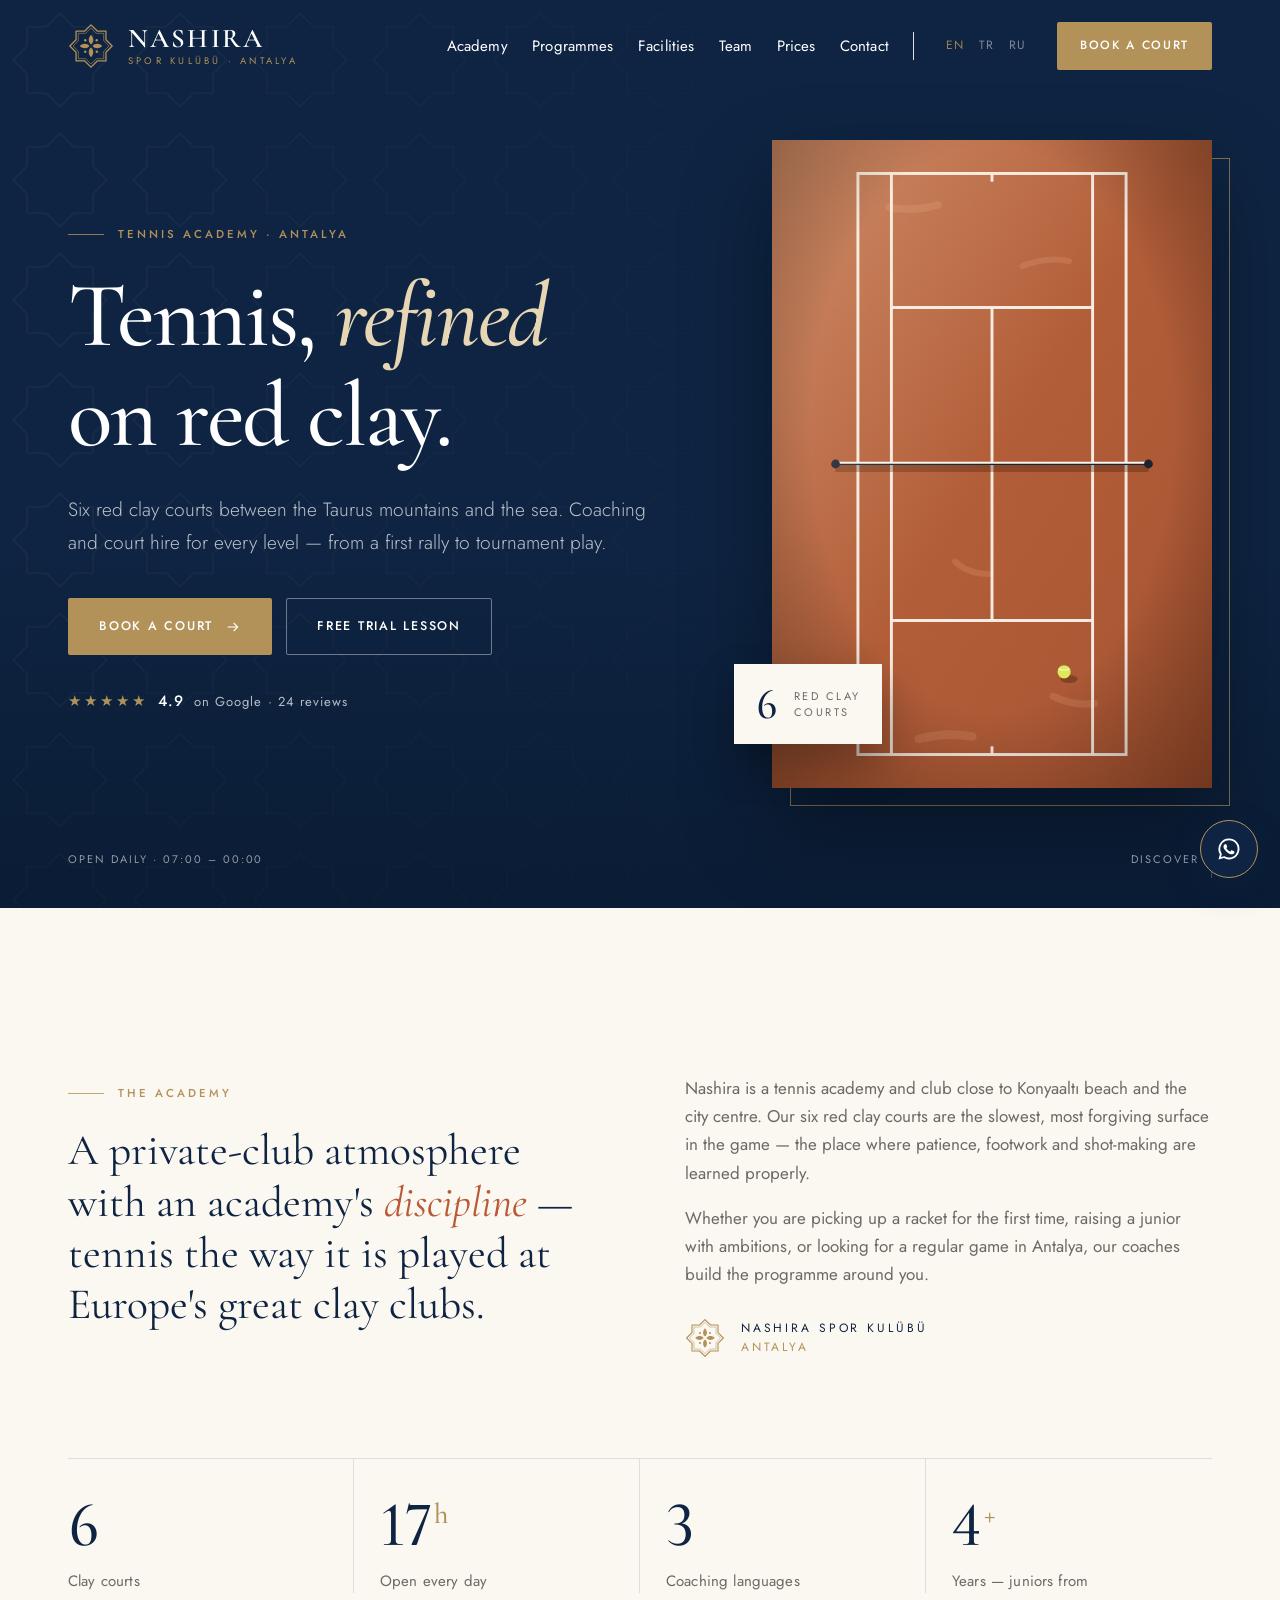
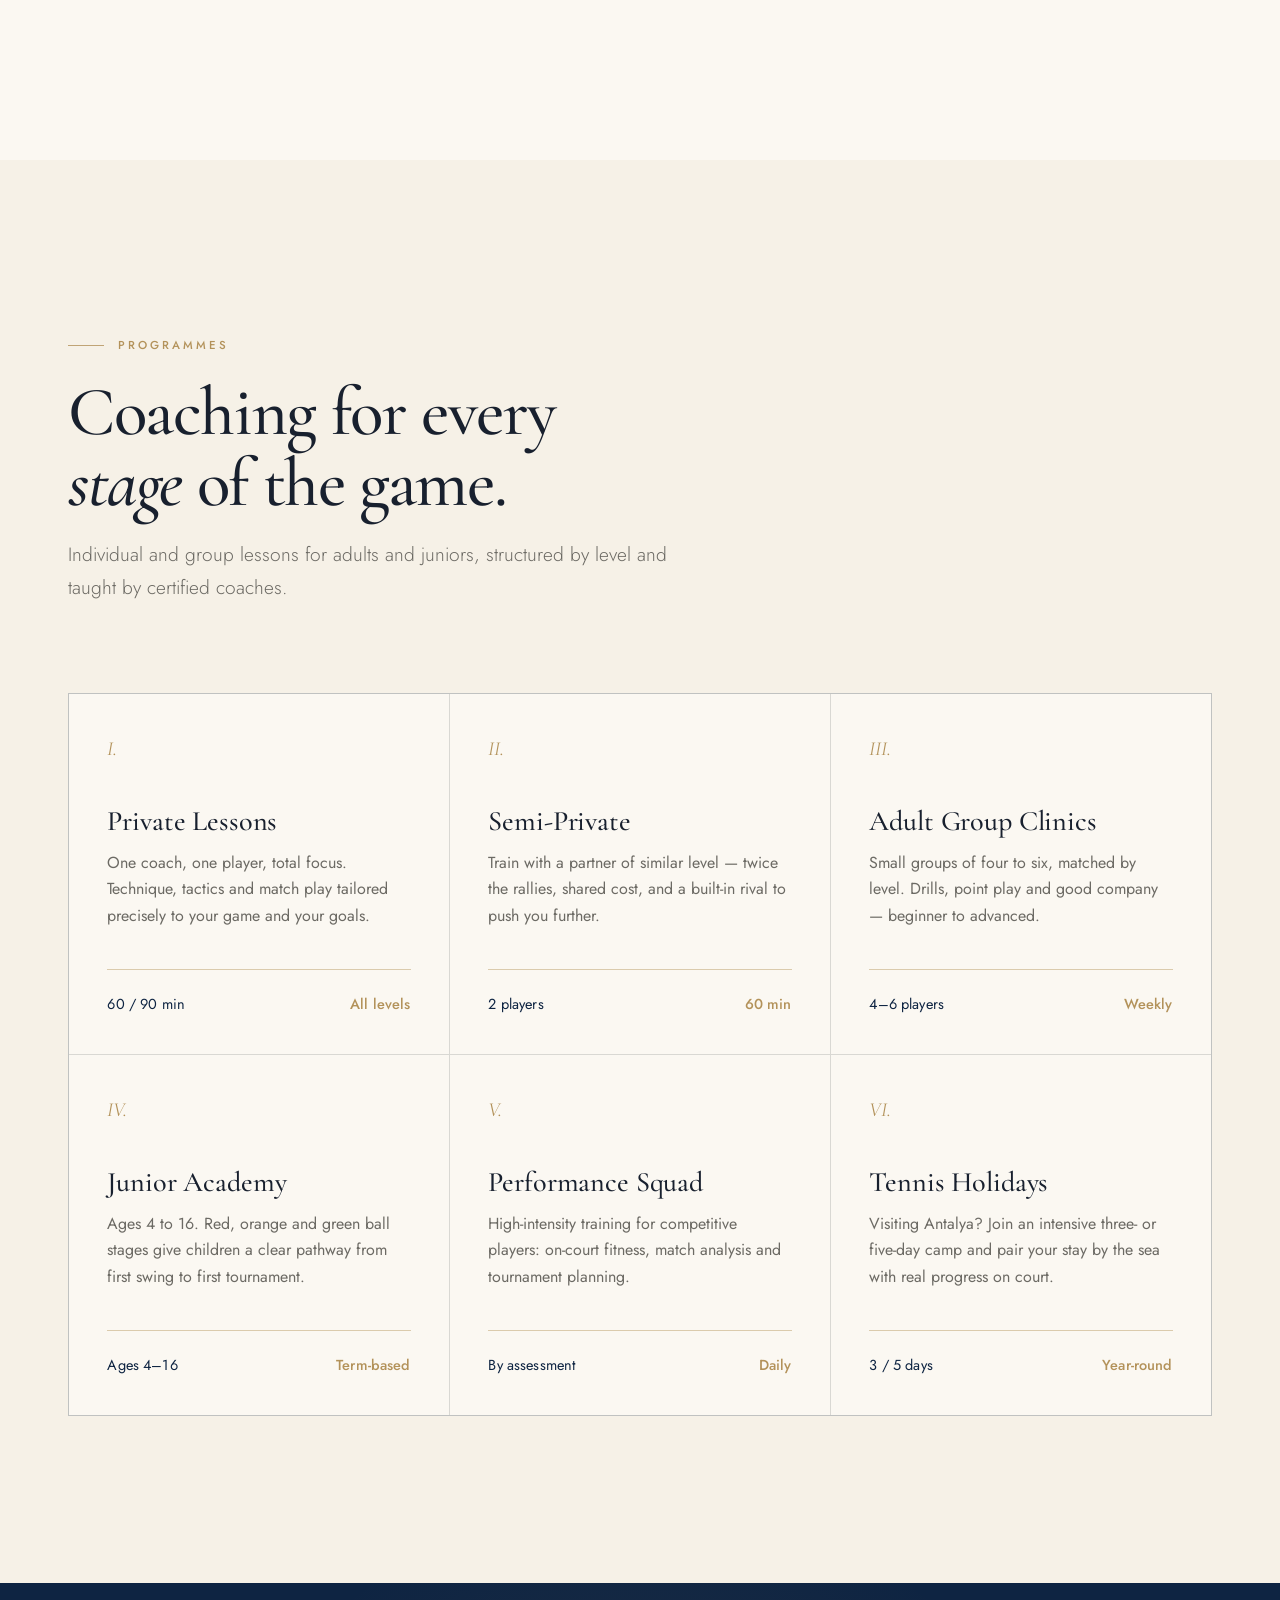
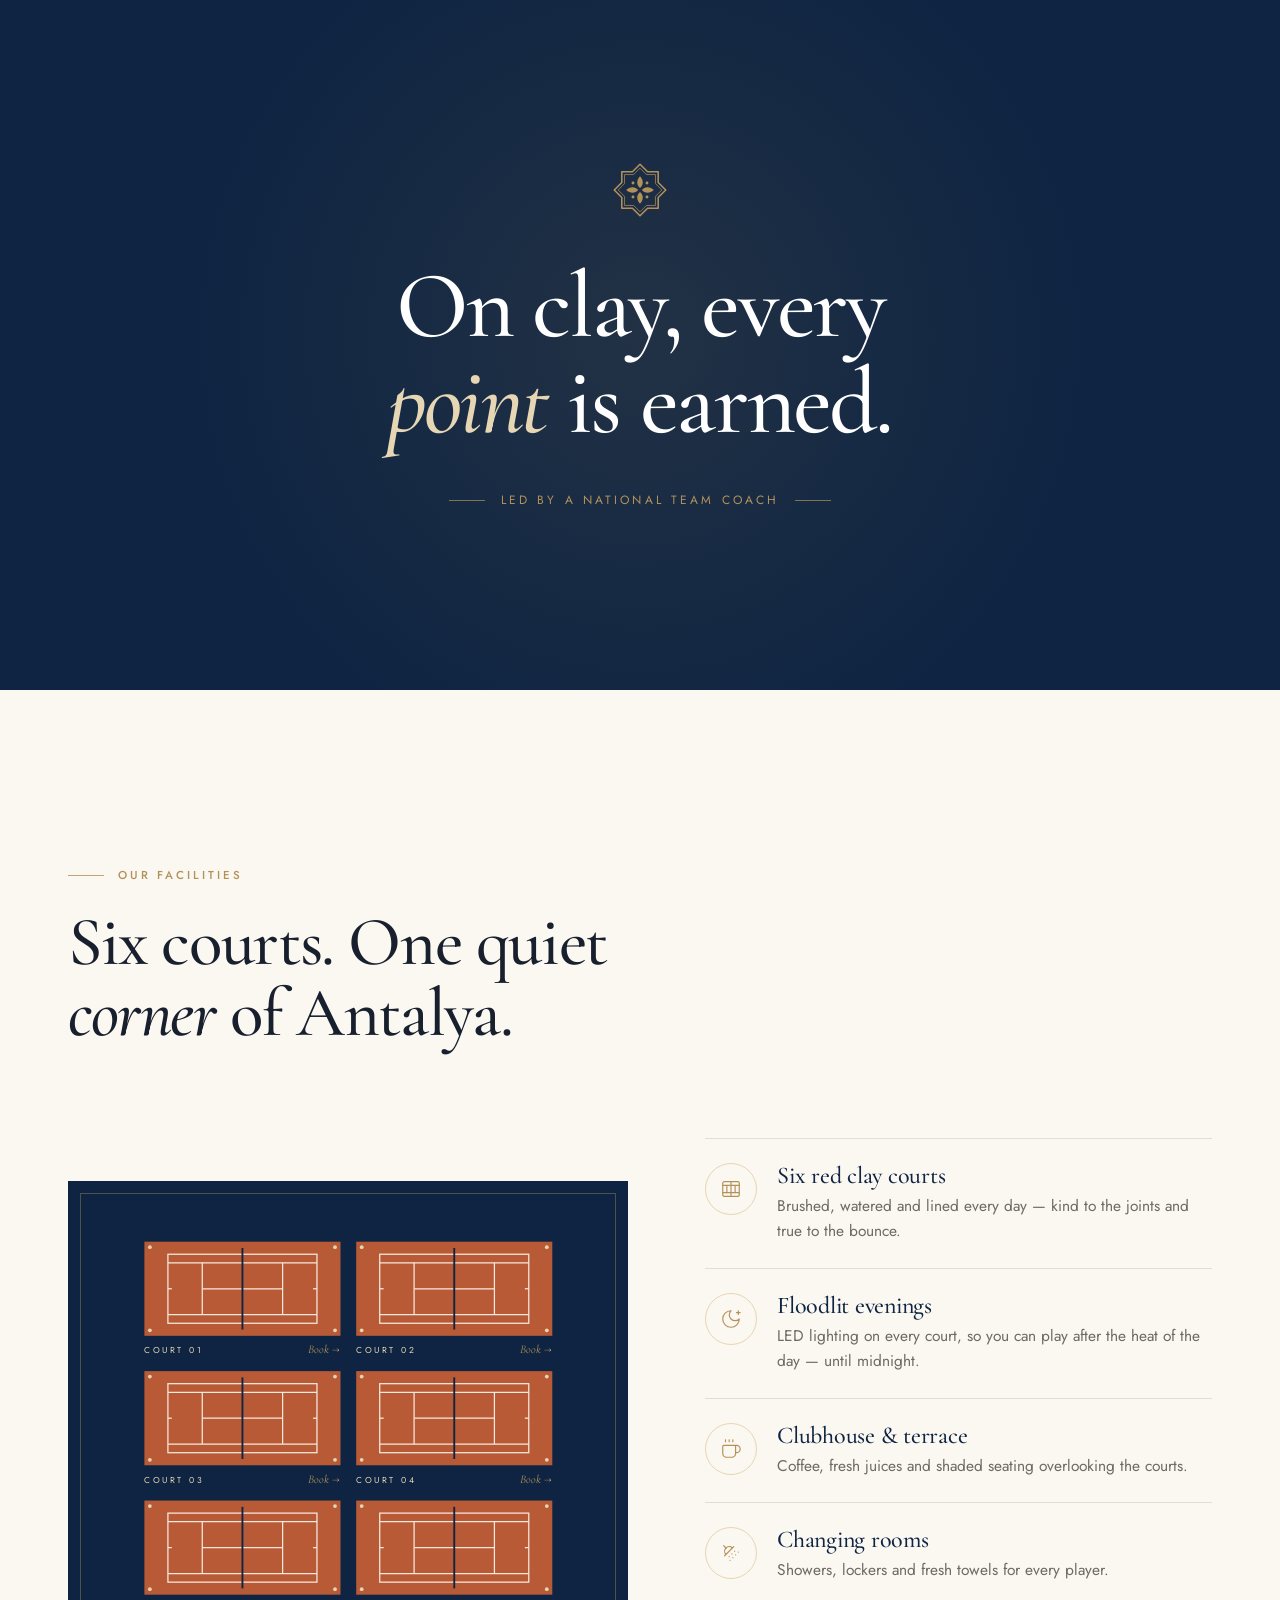
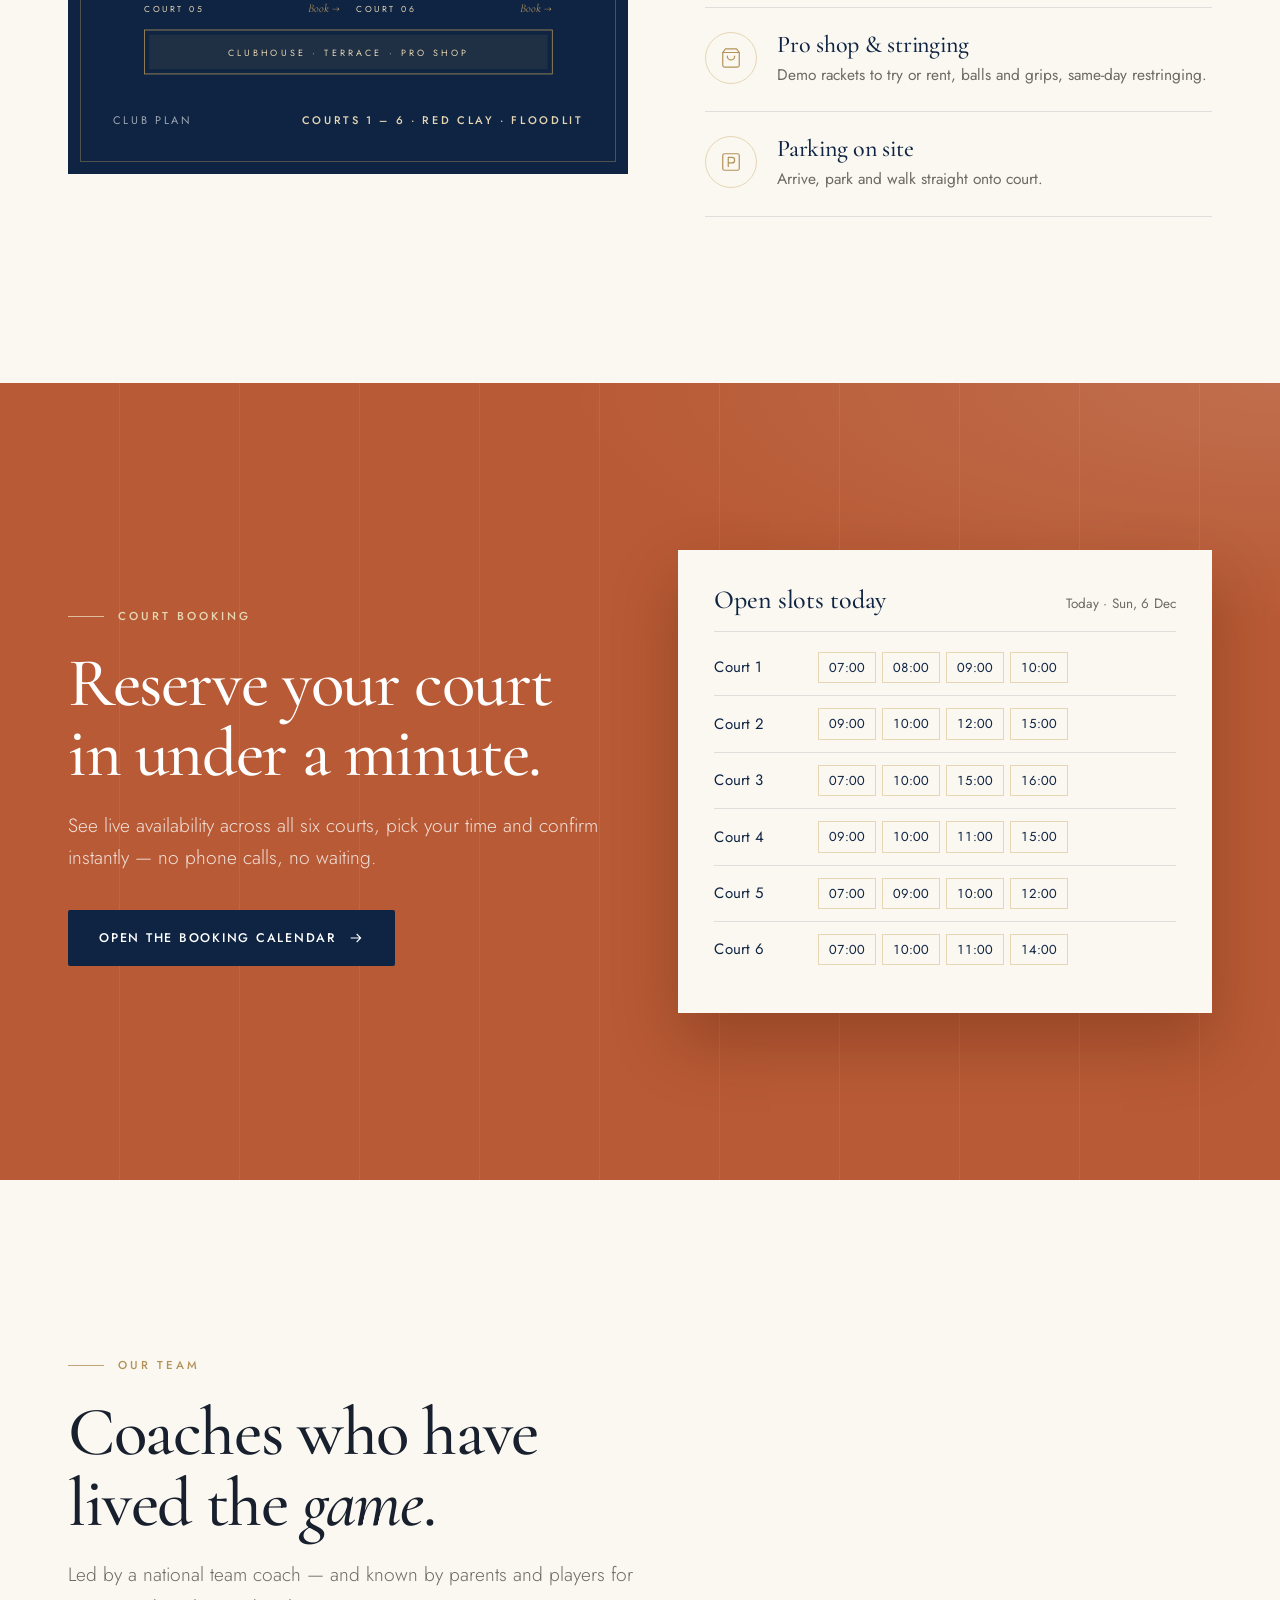
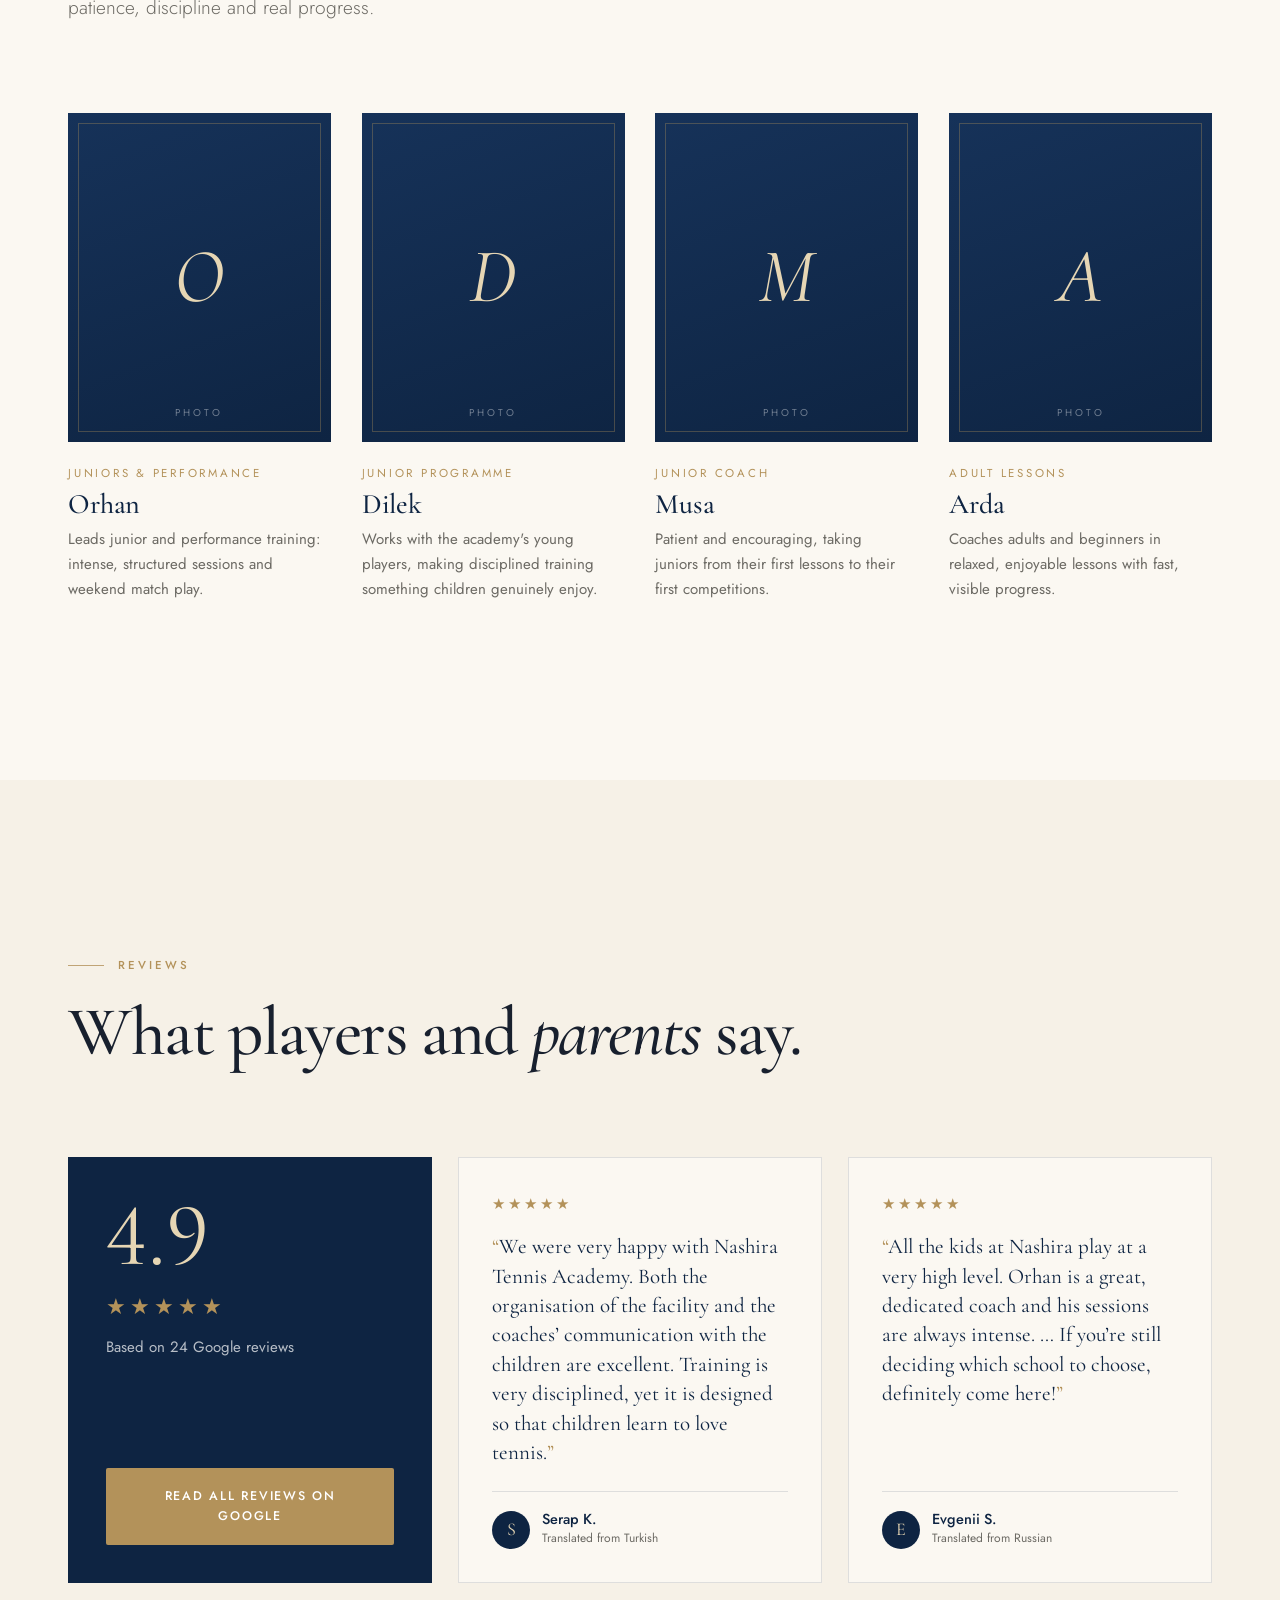
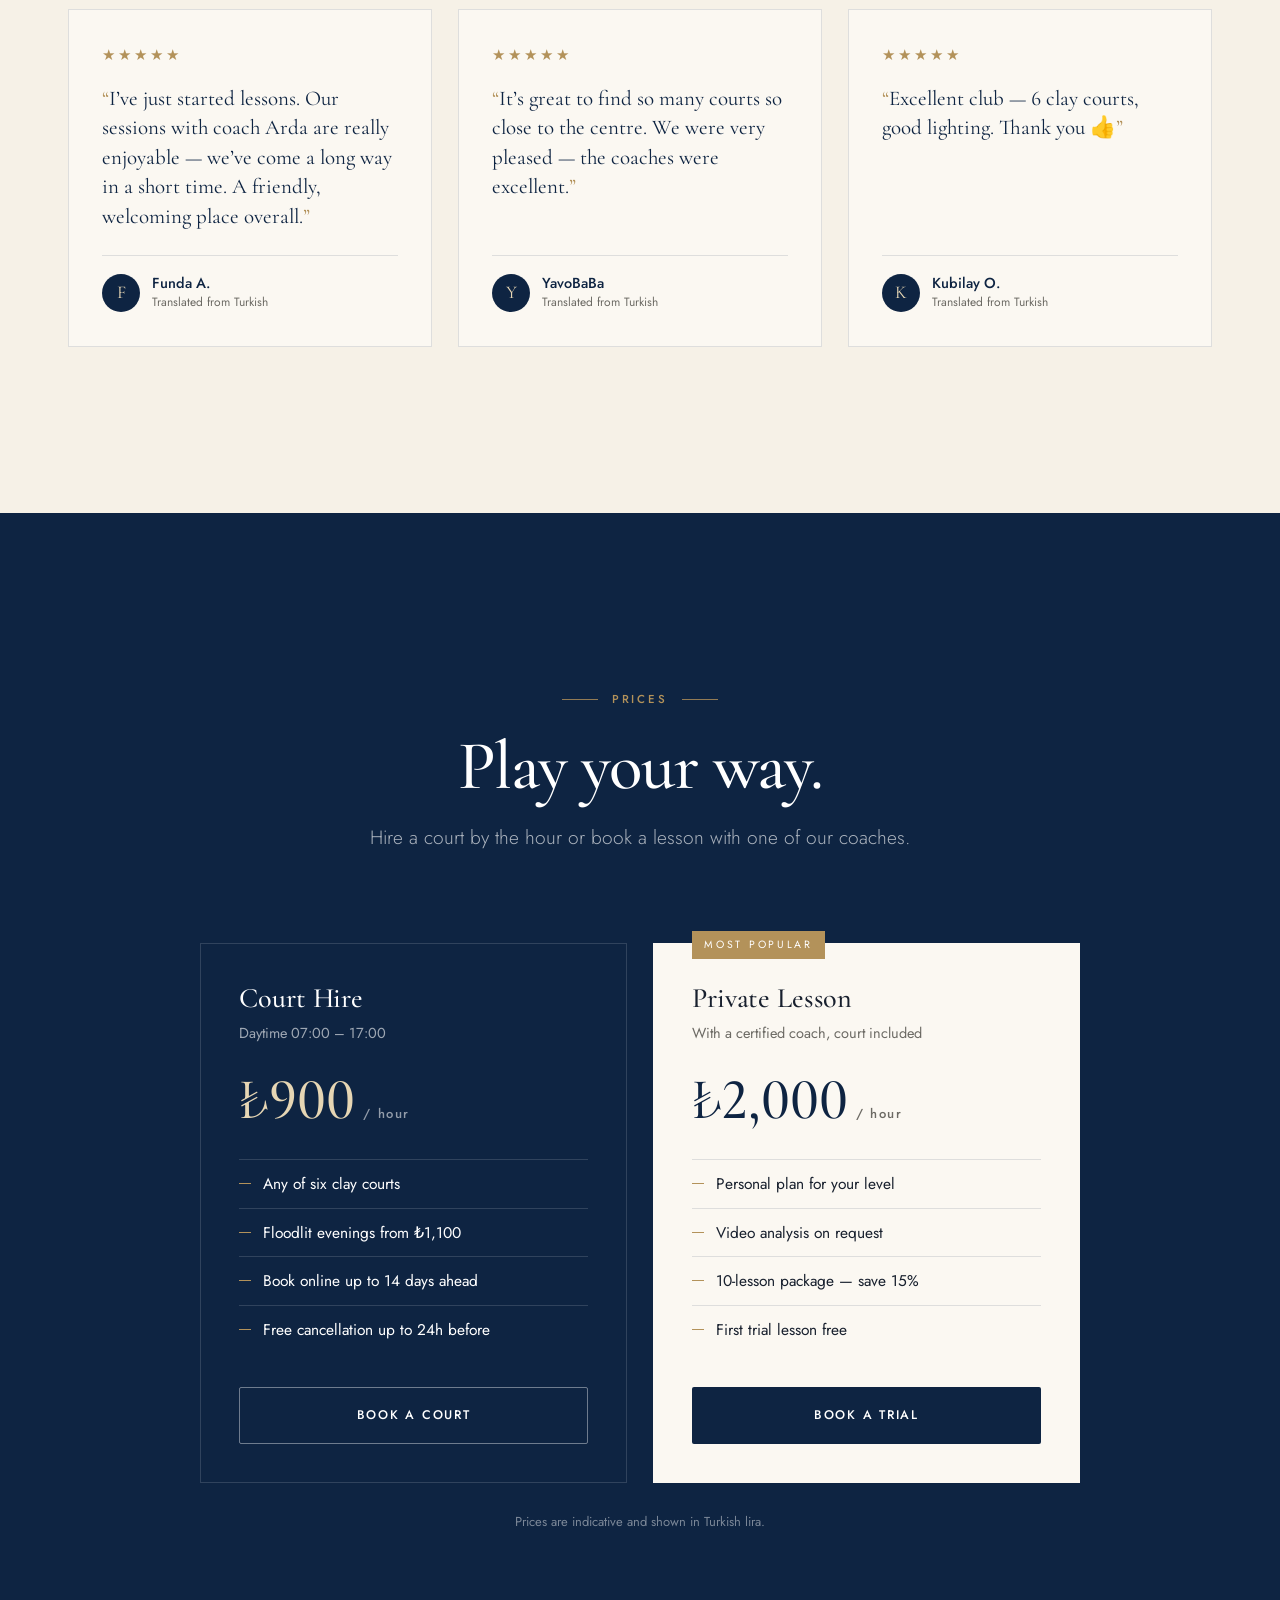
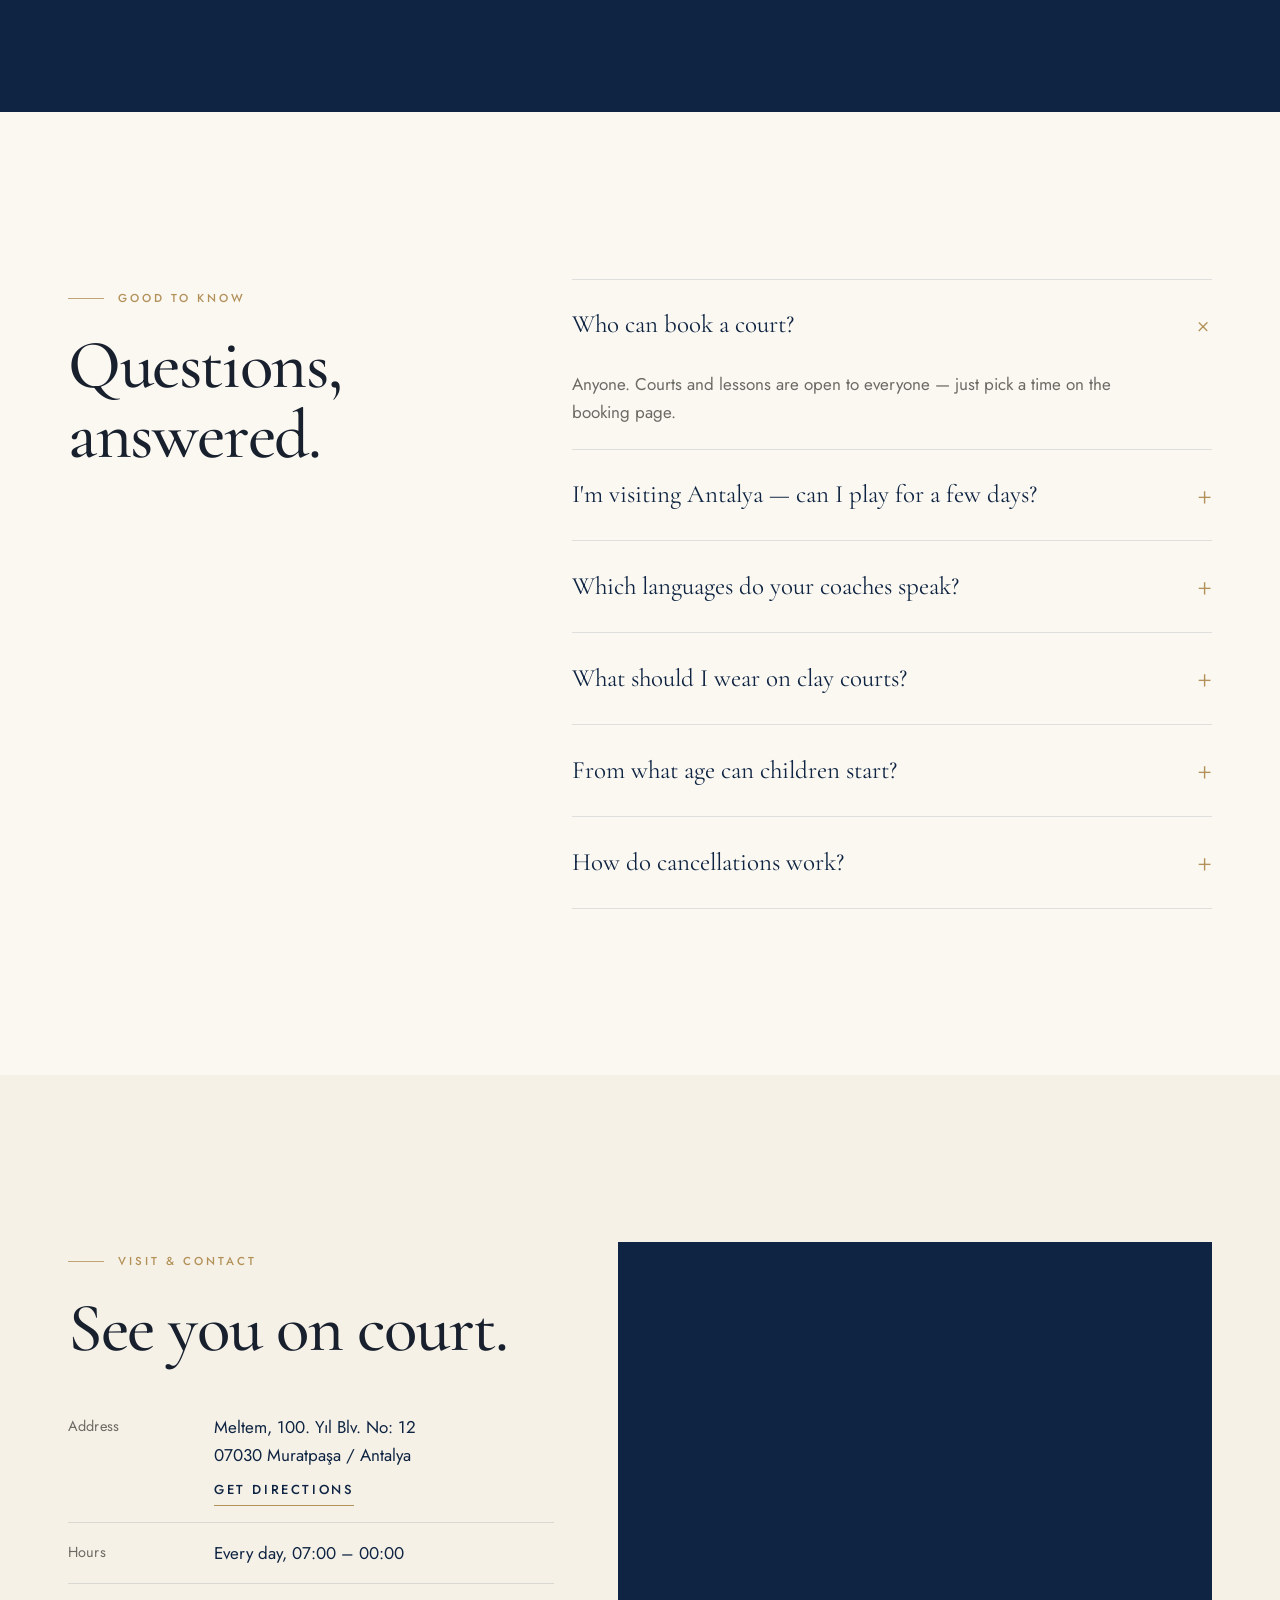
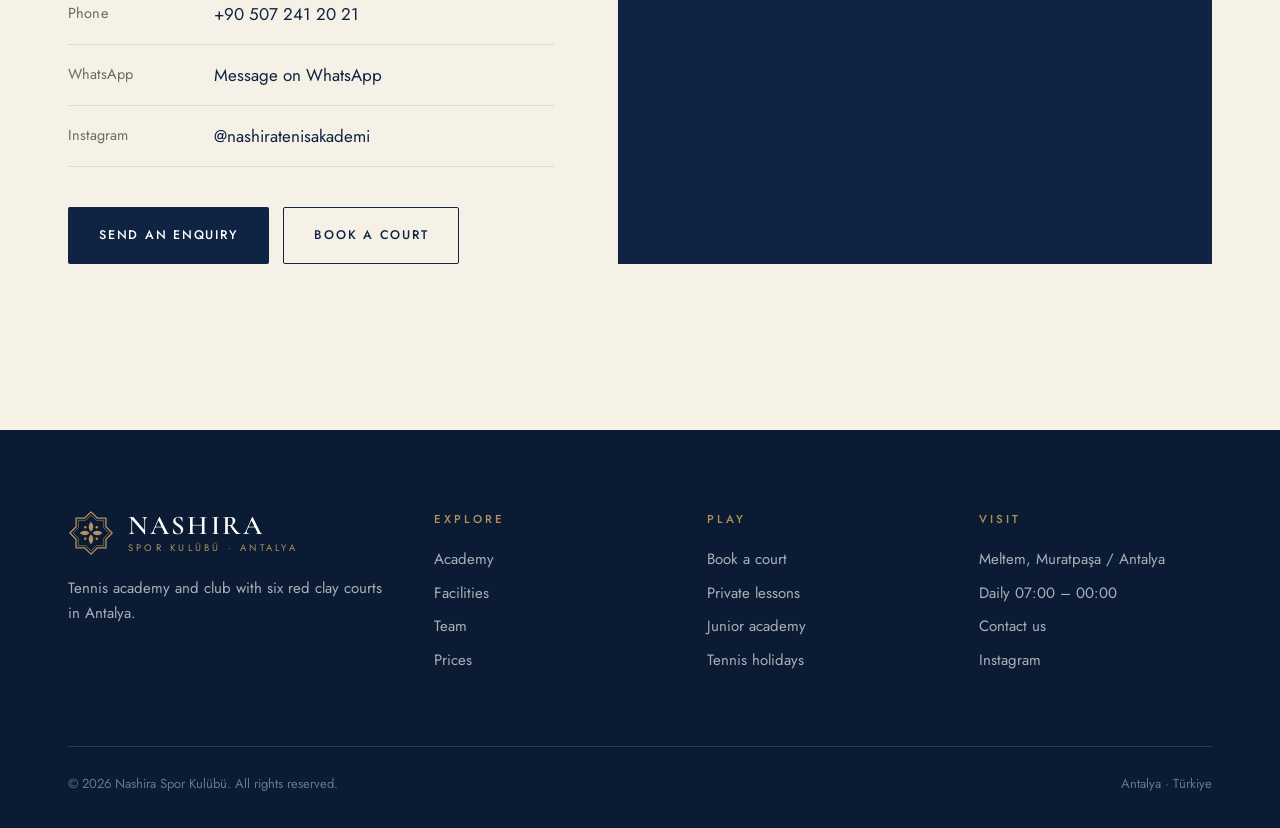
==== commit 9ade9229: "Remove Club Membership from the site The club has no membership. Drop the membership price card, the" ====
--- a/versions/dark/index.html
+++ b/versions/dark/index.html
@@ -276,7 +276,7 @@
           </li>
           <li class="reveal">
             <span class="ico"><svg viewBox="0 0 24 24" fill="none" stroke="currentColor" stroke-width="1.3" stroke-linecap="round" stroke-linejoin="round" aria-hidden="true"><path d="m4 4 2.5 2.5" /> <path d="M13.5 6.5a4.95 4.95 0 0 0-7 7" /> <path d="M15 5 5 15" /> <path d="M14 17v.01" /> <path d="M10 16v.01" /> <path d="M13 13v.01" /> <path d="M16 10v.01" /> <path d="M11 20v.01" /> <path d="M17 14v.01" /> <path d="M20 11v.01" /></svg></span>
-            <div><h4 data-i18n="f4.t">Changing rooms</h4><p data-i18n="f4.p">Showers, lockers and fresh towels for members and guests.</p></div>
+            <div><h4 data-i18n="f4.t">Changing rooms</h4><p data-i18n="f4.p">Showers, lockers and fresh towels for every player.</p></div>
           </li>
           <li class="reveal d1">
             <span class="ico"><svg viewBox="0 0 24 24" fill="none" stroke="currentColor" stroke-width="1.3" stroke-linecap="round" stroke-linejoin="round" aria-hidden="true"><path d="M6 2 3 6v14a2 2 0 0 0 2 2h14a2 2 0 0 0 2-2V6l-3-4Z" /> <path d="M3 6h18" /> <path d="M16 10a4 4 0 0 1-8 0" /></svg></span>
@@ -370,9 +370,9 @@
   <section class="section pricing" id="pricing">
     <div class="wrap">
       <div class="section-head center">
-        <div class="eyebrow both reveal" data-i18n="pricing.eyebrow">Prices &amp; Membership</div>
+        <div class="eyebrow both reveal" data-i18n="pricing.eyebrow">Prices</div>
         <h2 class="reveal d1" data-i18n="pricing.title">Play your way.</h2>
-        <p class="lead reveal d2" data-i18n="pricing.lead">Hire a court by the hour, book a lesson, or join the club for priority access all year.</p>
+        <p class="lead reveal d2" data-i18n="pricing.lead">Hire a court by the hour or book a lesson with one of our coaches.</p>
       </div>
 
       <div class="price-grid">
@@ -401,18 +401,6 @@
           </ul>
           <a href="#contact" class="btn btn-navy btn-block" data-enquire="trial" data-i18n="pr2.cta">Book a trial</a>
         </div>
-        <div class="price reveal d2">
-          <h3 data-i18n="pr3.title">Club Membership</h3>
-          <p class="sub" data-i18n="pr3.sub">For regular players</p>
-          <div class="amount"><span data-amount="6500">₺6,500</span> <small data-i18n="per.month">/ month</small></div>
-          <ul>
-            <li data-i18n="pr3.l1">Unlimited daytime court play</li>
-            <li data-i18n="pr3.l2">48-hour priority booking</li>
-            <li data-i18n="pr3.l3">20% off lessons and camps</li>
-            <li data-i18n="pr3.l4">Member evenings &amp; club tournaments</li>
-          </ul>
-          <a href="#contact" class="btn btn-ghost btn-block" data-enquire="membership" data-i18n="pr3.cta">Enquire</a>
-        </div>
       </div>
       <p class="price-note" data-i18n="pricing.note">Prices are indicative and shown in Turkish lira.</p>
     </div>
@@ -427,8 +415,8 @@
       </div>
       <div class="reveal d1">
         <details open>
-          <summary data-i18n="q1">Do I need to be a member to play?</summary>
-          <p data-i18n="a1">No. Courts and lessons are open to everyone. Members simply enjoy priority booking, unlimited daytime play and discounts on coaching.</p>
+          <summary data-i18n="q1">Who can book a court?</summary>
+          <p data-i18n="a1">Anyone. Courts and lessons are open to everyone — just pick a time on the booking page.</p>
         </details>
         <details>
           <summary data-i18n="q2">I'm visiting Antalya — can I play for a few days?</summary>
@@ -551,7 +539,6 @@
           <option value="junior" data-i18n="p4.title">Junior Academy</option>
           <option value="performance" data-i18n="p5.title">Performance Squad</option>
           <option value="holiday" data-i18n="p6.title">Tennis Holidays</option>
-          <option value="membership" data-i18n="pr3.title">Club Membership</option>
         </select>
       </div>
 
--- a/versions/dark/assets/css/style.css
+++ b/versions/dark/assets/css/style.css
@@ -542,7 +542,7 @@
 /* ---------- Pricing ---------- */
 .pricing { background: var(--navy); color: var(--white); }
 .pricing .lead { color: rgba(255, 255, 255, 0.65); }
-.price-grid { display: grid; grid-template-columns: repeat(3, 1fr); gap: clamp(16px, 2vw, 28px); }
+.price-grid { display: grid; grid-template-columns: repeat(2, 1fr); gap: clamp(16px, 2vw, 28px); max-width: 880px; margin: 0 auto; }
 .price {
   border: 1px solid var(--line-light);
   padding: clamp(30px, 3vw, 44px);
